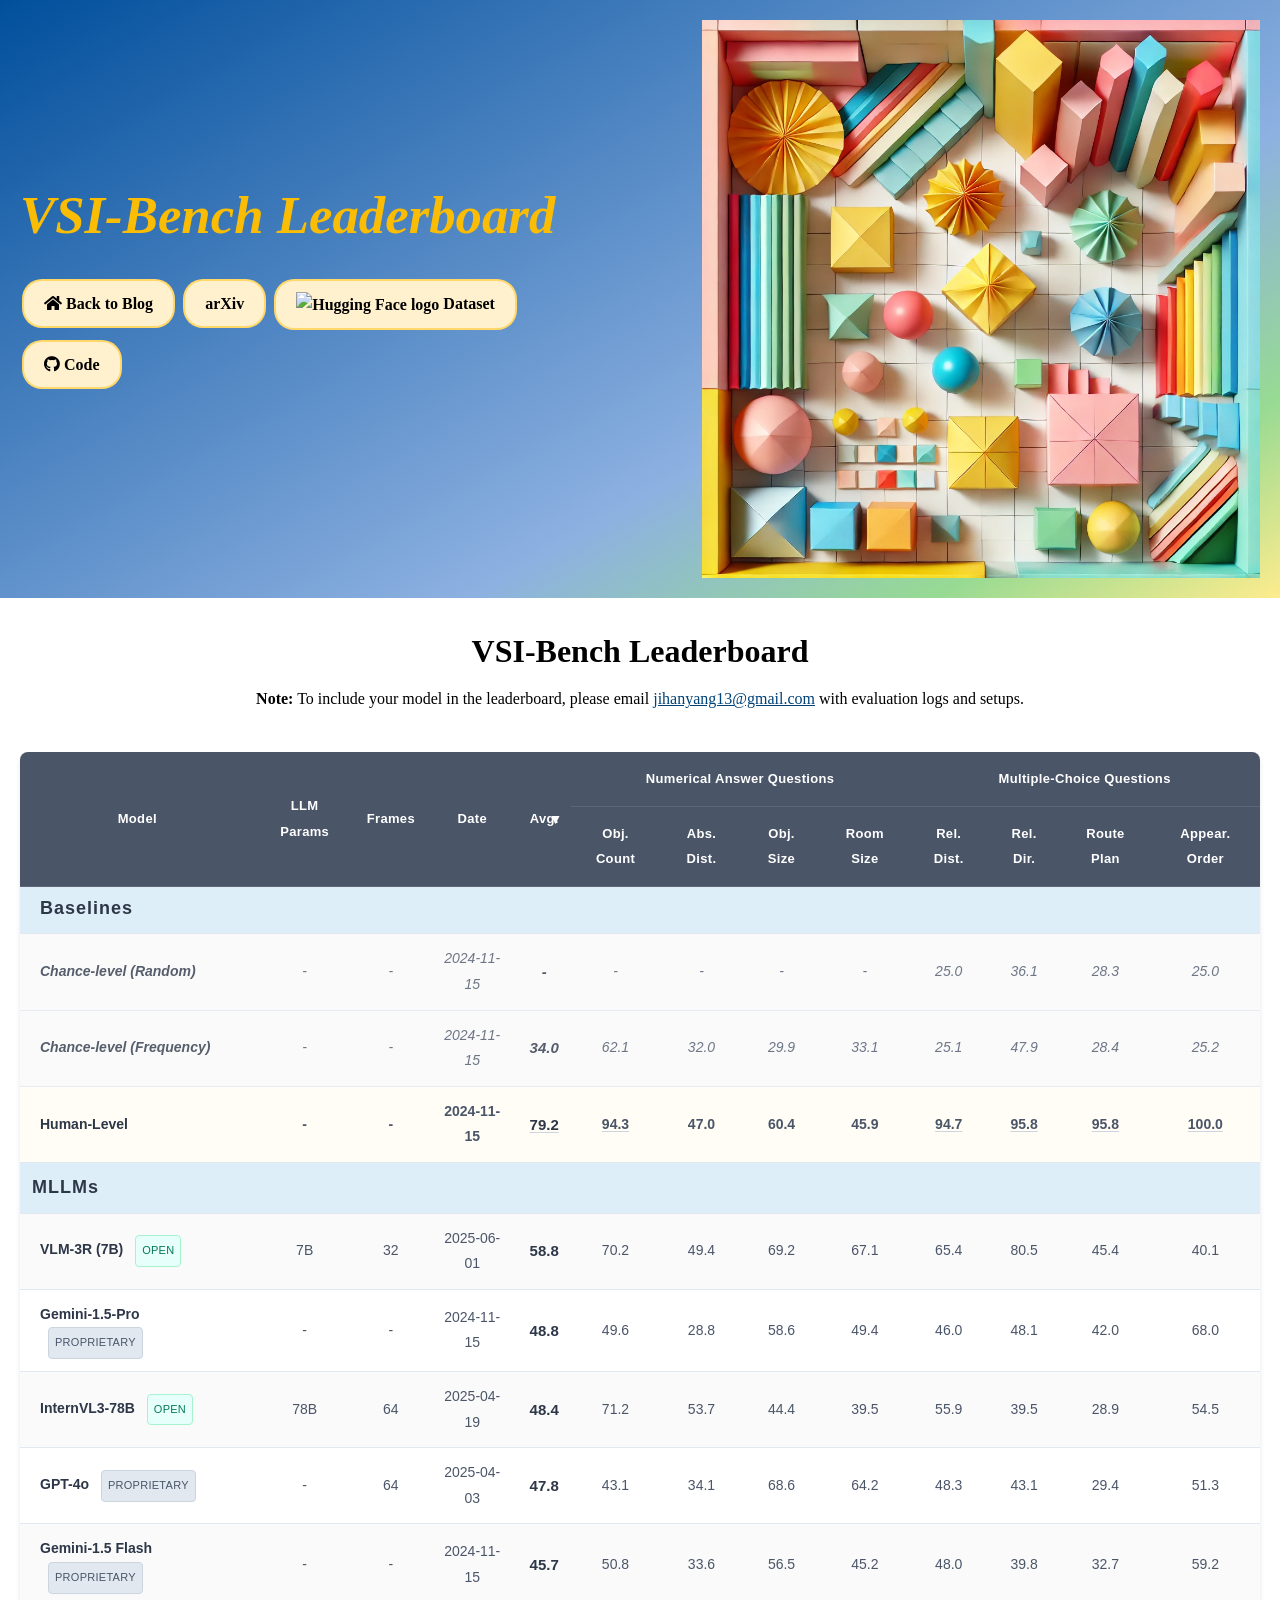
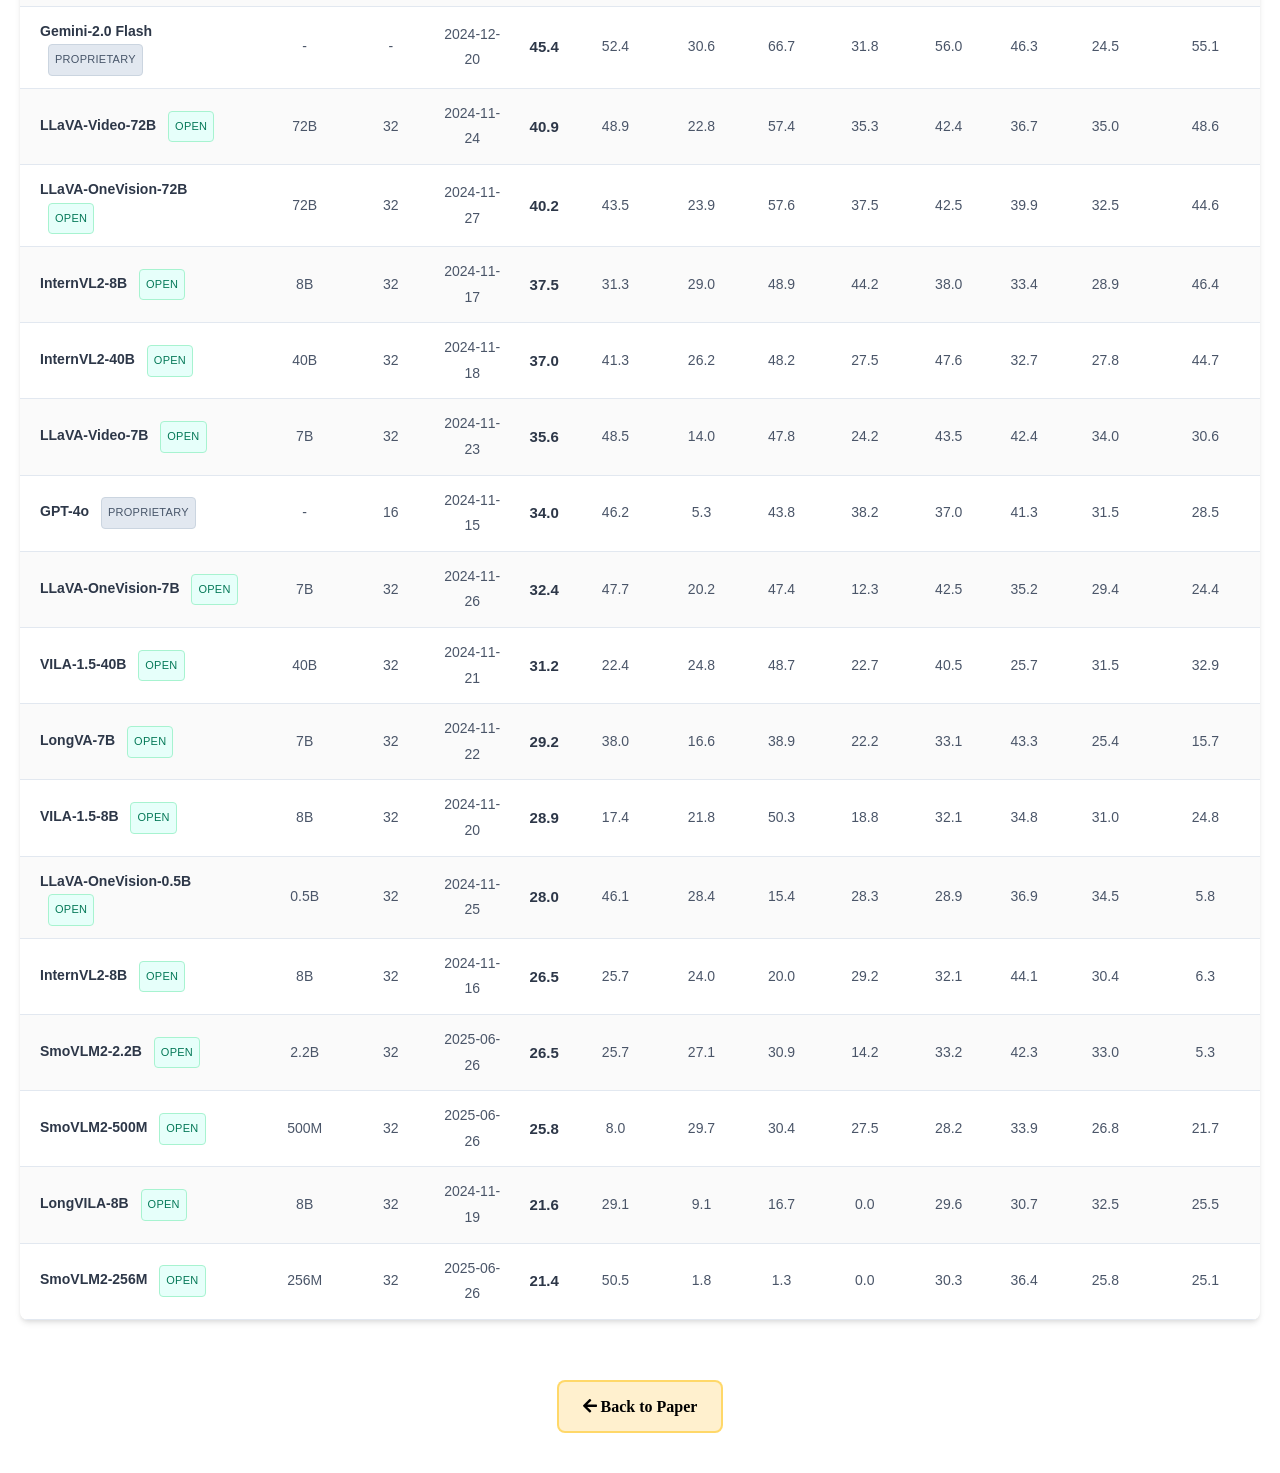
==== leaderboard.html @ cd16a43d "first commit" ====
<!DOCTYPE html>
<html>
<head>
    <title>VSI-Bench Leaderboard - Thinking in Space</title>
    <link rel="icon" type="image/x-icon" href="./static/img/icons/brain.ico">

    <meta charset="utf-8">
    <meta name="viewport" content="width=device-width, initial-scale=1.0">

    <meta property="og:url" content="https://vision-x-nyu.github.io/thinking-in-space.github.io/leaderboard.html" />
    <meta property="og:image" content="./static/img/preview.png" />
    <meta property="og:title" content="VSI-Bench Leaderboard - Thinking in Space" />

    <meta name="twitter:url" content="https://vision-x-nyu.github.io/thinking-in-space.github.io/leaderboard.html" />
    <meta name="twitter:card" content="summary_large_image" />
    <meta name="twitter:image" content="./static/img/preview.png" />
    <meta name="twitter:title" content="VSI-Bench Leaderboard - Thinking in Space" />
    <meta name="twitter:description" content="Official leaderboard for VSI-Bench: A benchmark for evaluating visual-spatial intelligence of Multimodal Large Language Models." />

    <script src="./static/js/distill_template.v2.js"></script>
    <script src="https://polyfill.io/v3/polyfill.min.js?features=es6"></script>
    <script id="MathJax-script" async src="https://cdn.jsdelivr.net/npm/mathjax@3/es5/tex-mml-chtml.js"></script>
    <script src="https://d3js.org/d3.v5.min.js"></script>
    <script src="https://d3js.org/d3-collection.v1.min.js"></script>
    <script src="https://rawgit.com/nstrayer/slid3r/master/dist/slid3r.js"></script>

    <script defer="" src="./static/js/hider.js"></script>
    <script src="./static/js/image_interact.js"></script>
    <script src="./static/js/switch_videos.js"></script>
    <script src="./static/js/video-speed.js"></script>

    <link rel="stylesheet" href="./static/css/style.css">
    <link rel="stylesheet" href="./static/css/fontawesome.all.min.css">
    <link rel="stylesheet" href="https://cdn.jsdelivr.net/gh/jpswalsh/academicons@1/css/academicons.min.css">

    <link rel="stylesheet" href="https://cdn.jsdelivr.net/npm/katex@0.10.2/dist/katex.min.css" xintegrity="sha384-yFRtMMDnQtDRO8rLpMIKrtPCD5jdktao2TV19YiZYWMDkUR5GQZR/NOVTdquEx1j" crossorigin="anonymous">
    <script src="https://cdn.jsdelivr.net/npm/katex@0.10.2/dist/katex.min.js" xintegrity="sha384-9Nhn55MVVN0/4OFx7EE5kpFBPsEMZxKTCnA+4fqDmg12eCTqGi6+BB2LjY8brQxJ" crossorigin="anonymous"></script>
    <script src="https://cdn.jsdelivr.net/npm/katex@0.10.2/dist/contrib/auto-render.min.js" xintegrity="sha384-kWPLUVMOks5AQFrykwIup5lo0m3iMkkHrD0uJ4H5cjeGihAutqP0yW0J6dpFiVkI" crossorigin="anonymous" onload="renderMathInElement(document.body);"></script>

    <script src="./static/js/fontawesome.all.min.js"></script>

    <script src="https://cdn.jsdelivr.net/npm/jquery@3.7.1/dist/jquery.min.js"></script>
    <script src="./static/js/medium-zoom.min.js"></script>
    <script src="./static/js/zoom.js"></script>

    <style>
        body {
            font-family: 'Charter', 'Bitstream Charter', 'Sitka Text', Cambria, serif;
        }
        .leaderboard-container {
            margin: 0 auto;
            padding: 20px;
        }
        
        .leaderboard-header {
            text-align: center;
            margin-bottom: 40px;
        }
        
        .leaderboard-table {
            width: 100%;
            border-collapse: separate;
            border-spacing: 0;
            background: #ffffff;
            border-radius: 8px;
            overflow: hidden;
            box-shadow: 0 4px 6px -1px rgba(0, 0, 0, 0.1), 0 2px 4px -1px rgba(0, 0, 0, 0.06);
            font-family: -apple-system, BlinkMacSystemFont, 'Segoe UI', Roboto, Oxygen, Ubuntu, sans-serif;
            font-size: 14px;
            margin: 20px auto;
        }

        .leaderboard-table thead {
            background: #4a5568;
            color: white;
        }

        .leaderboard-table th {
            padding: 14px 12px;
            text-align: center;
            font-weight: 600;
            font-size: 13px;
            letter-spacing: 0.025em;
            border-bottom: 1px solid rgba(255, 255, 255, 0.1);
            position: relative;
        }

        .sortable-header {
            cursor: pointer;
            user-select: none;
        }
        
        .sortable-header .sort-indicator {
            position: absolute;
            right: 8px;
            top: 50%;
            font-size: 14px;
            line-height: 1;
            transform: translateY(-50%);
            color: #a0aec0;
        }

        .sortable-header.active .sort-indicator {
            color: white;
        }
        
        .section-header {
            background-color: #deeef8;
            font-weight: 700;
            color: #2d3748;
            letter-spacing: 1px;
            font-size: 18px;
            text-align: center;
            padding: 12px !important;
            border-bottom: 2px solid #e2e8f0;
        }

        .leaderboard-table td {
            padding: 12px;
            border-bottom: 1px solid #e2e8f0;
            color: #4a5568;
            text-align: center;
        }
        
        .leaderboard-table tbody tr {
            transition: background-color 0.15s ease;
        }
        
        .leaderboard-table tbody tr:hover {
            background-color: #f7fafc;
        }

        .leaderboard-table td:first-child {
            font-weight: 600;
            text-align: left;
            color: #2d3748;
            padding-left: 20px;
        }
        
        .leaderboard-table td:nth-child(5) {
            font-weight: 700;
            font-size: 15px;
            color: #2d3748;
        }
        
        .human-level-row {
            background: #fffbeb85 !important;
            font-weight: 600;
        }
        
        .top-performer {
            background: #f0fdf494 !important;
        }

        .top-performer td:first-child::before {
            content: '🥇 ';
        }

        .model-badge {
            display: inline-block;
            padding: 2px 6px;
            border-radius: 4px;
            font-size: 11px;
            font-weight: 500;
            margin-left: 8px;
            text-transform: uppercase;
            letter-spacing: 0.025em;
        }

        .proprietary-badge {
            background: #e2e8f0;
            color: #475569;
            border: 1px solid #cbd5e0;
        }

        .open-badge {
            background: #e6fffa;
            color: #047857;
            border: 1px solid #a7f3d0;
        }
        
        .leaderboard-table tbody tr:nth-child(even) {
            background-color: #fafafa;
        }
        
        .baseline-row {
            font-style: italic;
            opacity: 0.8;
            background-color: #f9fafb;
        }
        
        .best-score {
            font-weight: 700;
            text-decoration: underline;
            text-decoration-color: #cbd5e0;
            text-underline-offset: 2px;
        }

        .section-divider {
            border-top: 2px solid #e2e8f0;
        }
        
        .back-button {
            display: inline-block;
            margin: 20px 0;
            padding: 12px 24px;
            background-color: #FFF0CE;
            color: #000;
            border: 2px solid rgba(255, 193, 7, 0.5);
            border-radius: 8px;
            text-decoration: none;
            font-weight: bold;
            transition: all 0.3s ease;
        }
        
        .back-button:hover {
            background-color: #FFE082;
            border-color: rgba(255, 193, 7, 0.8);
            transform: translateY(-3px);
            box-shadow: 0 4px 10px rgba(255, 193, 7, 0.2);
        }
        
        .header-container {
            display: flex;
            align-items: center;
            justify-content: space-between;
            gap: 30px;
            padding: 20px;
        }
        
        .header-content {
            flex: 1;
            text-align: left;
        }
        
        .header-image {
            flex-shrink: 0;
            max-width: 45%;
        }
        
        .header-image img {
            max-width: 100%;
            height: auto;
            display: block;
            margin: 0;
        }
        
        @media (max-width: 768px) {
            .header-container {
                flex-direction: column;
                text-align: center;
            }
            
            .header-content {
                text-align: center;
            }
            
            .header-image {
                max-width: 90%;
                order: -1;
            }
            
            .leaderboard-table {
                width: 100%;
                margin-left: 0;
                font-size: 12px;
            }
            
            .leaderboard-table th,
            .leaderboard-table td {
                padding: 10px;
            }
        }
    </style>
</head>
<body>
<div class="header-wrapper">
    <div class="header-container" id="header-container">
        <div class="header-content">
            <h1 style="margin-top: 0px"><i>VSI-Bench Leaderboard</i></h1>
            
            <div class="button-container">
                <a href="index.html" class="button paper-link">
                    <span class="icon is-small">
                        <i class="fas fa-home"></i>
                    </span>
                    Back to Blog
                </a>
                <a href="https://arxiv.org/abs/2412.14171" class="button paper-link" target="_blank">
                    <span class="icon is-small">
                        <i class="ai ai-arxiv"></i>
                    </span>
                    arXiv
                </a>
                <a href="https://huggingface.co/datasets/nyu-visionx/VSI-Bench" class="button" target="_blank">
                    <span class="icon is-small">
                        <img src="https://huggingface.co/front/assets/huggingface_logo-noborder.svg" alt="Hugging Face logo" style="height: 1em;">
                    </span>
                    <span>Dataset</span>
                </a>
                <a href="https://github.com/vision-x-nyu/thinking-in-space" class="button" target="_blank">
                    <span class="icon is-small">
                        <i class="fab fa-github"></i>
                    </span>
                    <span>Code</span>
                </a>
            </div>
        </div>
        
        <div class="header-image">
            <img draggable="false" src="./static/img/preview.png" alt="Leaderboard Preview" class="teaser-image">
        </div>
    </div>
</div>

<div class="leaderboard-container">
    <div class="leaderboard-header">
        <h1>VSI-Bench Leaderboard</h1>
        <p>
            <strong>Note:</strong> To include your model in the leaderboard, please email <a href="mailto:jihanyang13@gmail.com">jihanyang13@gmail.com</a> with evaluation logs and setups.
        </p>
    </div>

    <table class="leaderboard-table">
        <thead>
            <tr class="header-group">
                <th rowspan="2" data-column-index="0">Model</th>
                <th rowspan="2" data-column-index="1">LLM Params</th>
                <th rowspan="2" data-column-index="2">Frames</th>
                <th rowspan="2" data-column-index="3">Date</th>
                <th rowspan="2" data-column-index="4">Avg.</th>
                <th colspan="4">Numerical Answer Questions</th>
                <th colspan="4">Multiple-Choice Questions</th>
            </tr>
            <tr>
                <th data-column-index="5">Obj. Count</th>
                <th data-column-index="6">Abs. Dist.</th>
                <th data-column-index="7">Obj. Size</th>
                <th data-column-index="8">Room Size</th>
                <th data-column-index="9">Rel. Dist.</th>
                <th data-column-index="10">Rel. Dir.</th>
                <th data-column-index="11">Route Plan</th>
                <th data-column-index="12">Appear. Order</th>
            </tr>
        </thead>
        <tbody id="leaderboard-body">
            <tr class="section-header">
                <td colspan="13">Baselines</td>
            </tr>
            <tr class="baseline-row">
                <td>Chance-level (Random)</td>
                <td>-</td>
                <td>-</td>
                <td>2024-11-15</td>
                <td>-</td>
                <td>-</td>
                <td>-</td>
                <td>-</td>
                <td>-</td>
                <td>25.0</td>
                <td>36.1</td>
                <td>28.3</td>
                <td>25.0</td>
            </tr>
            <tr class="baseline-row">
                <td>Chance-level (Frequency)</td>
                <td>-</td>
                <td>-</td>
                <td>2024-11-15</td>
                <td>34.0</td>
                <td>62.1</td>
                <td>32.0</td>
                <td>29.9</td>
                <td>33.1</td>
                <td>25.1</td>
                <td>47.9</td>
                <td>28.4</td>
                <td>25.2</td>
            </tr>
            <tr class="human-level-row">
                <td><strong>Human-Level</strong></td>
                <td>-</td>
                <td>-</td>
                <td>2024-11-15</td>
                <td class="best-score">79.2</td>
                <td class="best-score">94.3</td>
                <td>47.0</td>
                <td>60.4</td>
                <td>45.9</td>
                <td class="best-score">94.7</td>
                <td class="best-score">95.8</td>
                <td class="best-score">95.8</td>
                <td class="best-score">100.0</td>
            </tr>
            <tr class="section-divider">
                <td colspan="13" class="section-header">MLLMs</td>
            </tr>
            <tr>
                <td>VLM-3R (7B) <span class="model-badge open-badge">Open</span></td>
                <td>7B</td>
                <td>32</td>
                <td>2025-06-01</td>
                <td>58.8</td>
                <td>70.2</td>
                <td>49.4</td>
                <td>69.2</td>
                <td>67.1</td>
                <td>65.4</td>
                <td>80.5</td>
                <td>45.4</td>
                <td>40.1</td>
            </tr>
            <tr>
                <td>Gemini-1.5-Pro <span class="model-badge proprietary-badge">Proprietary</span></td>
                <td>-</td>
                <td>-</td>
                <td>2024-11-15</td>
                <td>48.8</td>
                <td>49.6</td>
                <td>28.8</td>
                <td>58.6</td>
                <td>49.4</td>
                <td>46.0</td>
                <td>48.1</td>
                <td>42.0</td>
                <td>68.0</td>
            </tr>
            <tr>
                <td>InternVL3-78B <span class="model-badge open-badge">Open</span></td>
                <td>78B</td>
                <td>64</td>
                <td>2025-04-19</td>
                <td>48.4</td>
                <td>71.2</td>
                <td>53.7</td>
                <td>44.4</td>
                <td>39.5</td>
                <td>55.9</td>
                <td>39.5</td>
                <td>28.9</td>
                <td>54.5</td>
            </tr>
            <tr>
                <td>GPT-4o <span class="model-badge proprietary-badge">Proprietary</span></td>
                <td>-</td>
                <td>64</td>
                <td>2025-04-03</td>
                <td>47.8</td>
                <td>43.1</td>
                <td>34.1</td>
                <td>68.6</td>
                <td>64.2</td>
                <td>48.3</td>
                <td>43.1</td>
                <td>29.4</td>
                <td>51.3</td>
            </tr>
            <tr>
                <td>Gemini-1.5 Flash <span class="model-badge proprietary-badge">Proprietary</span></td>
                <td>-</td>
                <td>-</td>
                <td>2024-11-15</td>
                <td>45.7</td>
                <td>50.8</td>
                <td>33.6</td>
                <td>56.5</td>
                <td>45.2</td>
                <td>48.0</td>
                <td>39.8</td>
                <td>32.7</td>
                <td>59.2</td>
            </tr>
            <tr>
                <td>Gemini-2.0 Flash <span class="model-badge proprietary-badge">Proprietary</span></td>
                <td>-</td>
                <td>-</td>
                <td>2024-12-20</td>
                <td>45.4</td>
                <td>52.4</td>
                <td>30.6</td>
                <td>66.7</td>
                <td>31.8</td>
                <td>56.0</td>
                <td>46.3</td>
                <td>24.5</td>
                <td>55.1</td>
            </tr>
            <tr>
                <td>LLaVA-Video-72B <span class="model-badge open-badge">Open</span></td>
                <td>72B</td>
                <td>32</td>
                <td>2024-11-24</td>
                <td>40.9</td>
                <td>48.9</td>
                <td>22.8</td>
                <td>57.4</td>
                <td>35.3</td>
                <td>42.4</td>
                <td>36.7</td>
                <td>35.0</td>
                <td>48.6</td>
            </tr>
            <tr>
                <td>LLaVA-OneVision-72B <span class="model-badge open-badge">Open</span></td>
                <td>72B</td>
                <td>32</td>
                <td>2024-11-27</td>
                <td>40.2</td>
                <td>43.5</td>
                <td>23.9</td>
                <td>57.6</td>
                <td>37.5</td>
                <td>42.5</td>
                <td>39.9</td>
                <td>32.5</td>
                <td>44.6</td>
            </tr>
            <tr>
                <td>InternVL2-8B <span class="model-badge open-badge">Open</span></td>
                <td>8B</td>
                <td>32</td>
                <td>2024-11-17</td>
                <td>37.5</td>
                <td>31.3</td>
                <td>29.0</td>
                <td>48.9</td>
                <td>44.2</td>
                <td>38.0</td>
                <td>33.4</td>
                <td>28.9</td>
                <td>46.4</td>
            </tr>
            <tr>
                <td>InternVL2-40B <span class="model-badge open-badge">Open</span></td>
                <td>40B</td>
                <td>32</td>
                <td>2024-11-18</td>
                <td>37.0</td>
                <td>41.3</td>
                <td>26.2</td>
                <td>48.2</td>
                <td>27.5</td>
                <td>47.6</td>
                <td>32.7</td>
                <td>27.8</td>
                <td>44.7</td>
            </tr>
            <tr>
                <td>LLaVA-Video-7B <span class="model-badge open-badge">Open</span></td>
                <td>7B</td>
                <td>32</td>
                <td>2024-11-23</td>
                <td>35.6</td>
                <td>48.5</td>
                <td>14.0</td>
                <td>47.8</td>
                <td>24.2</td>
                <td>43.5</td>
                <td>42.4</td>
                <td>34.0</td>
                <td>30.6</td>
            </tr>
            <tr>
                <td>GPT-4o <span class="model-badge proprietary-badge">Proprietary</span></td>
                <td>-</td>
                <td>16</td>
                <td>2024-11-15</td>
                <td>34.0</td>
                <td>46.2</td>
                <td>5.3</td>
                <td>43.8</td>
                <td>38.2</td>
                <td>37.0</td>
                <td>41.3</td>
                <td>31.5</td>
                <td>28.5</td>
            </tr>
            <tr>
                <td>LLaVA-OneVision-7B <span class="model-badge open-badge">Open</span></td>
                <td>7B</td>
                <td>32</td>
                <td>2024-11-26</td>
                <td>32.4</td>
                <td>47.7</td>
                <td>20.2</td>
                <td>47.4</td>
                <td>12.3</td>
                <td>42.5</td>
                <td>35.2</td>
                <td>29.4</td>
                <td>24.4</td>
            </tr>
            <tr>
                <td>VILA-1.5-40B <span class="model-badge open-badge">Open</span></td>
                <td>40B</td>
                <td>32</td>
                <td>2024-11-21</td>
                <td>31.2</td>
                <td>22.4</td>
                <td>24.8</td>
                <td>48.7</td>
                <td>22.7</td>
                <td>40.5</td>
                <td>25.7</td>
                <td>31.5</td>
                <td>32.9</td>
            </tr>
            <tr>
                <td>LongVA-7B <span class="model-badge open-badge">Open</span></td>
                <td>7B</td>
                <td>32</td>
                <td>2024-11-22</td>
                <td>29.2</td>
                <td>38.0</td>
                <td>16.6</td>
                <td>38.9</td>
                <td>22.2</td>
                <td>33.1</td>
                <td>43.3</td>
                <td>25.4</td>
                <td>15.7</td>
            </tr>
            <tr>
                <td>VILA-1.5-8B <span class="model-badge open-badge">Open</span></td>
                <td>8B</td>
                <td>32</td>
                <td>2024-11-20</td>
                <td>28.9</td>
                <td>17.4</td>
                <td>21.8</td>
                <td>50.3</td>
                <td>18.8</td>
                <td>32.1</td>
                <td>34.8</td>
                <td>31.0</td>
                <td>24.8</td>
            </tr>
            <tr>
                <td>LLaVA-OneVision-0.5B <span class="model-badge open-badge">Open</span></td>
                <td>0.5B</td>
                <td>32</td>
                <td>2024-11-25</td>
                <td>28.0</td>
                <td>46.1</td>
                <td>28.4</td>
                <td>15.4</td>
                <td>28.3</td>
                <td>28.9</td>
                <td>36.9</td>
                <td>34.5</td>
                <td>5.8</td>
            </tr>
            <tr>
                <td>InternVL2-8B <span class="model-badge open-badge">Open</span></td>
                <td>8B</td>
                <td>32</td>
                <td>2024-11-16</td>
                <td>26.5</td>
                <td>25.7</td>
                <td>24.0</td>
                <td>20.0</td>
                <td>29.2</td>
                <td>32.1</td>
                <td>44.1</td>
                <td>30.4</td>
                <td>6.3</td>
            </tr>
            <tr>
                <td>SmoVLM2-2.2B <span class="model-badge open-badge">Open</span></td>
                <td>2.2B</td>
                <td>32</td>
                <td>2025-06-26</td>
                <td>26.5</td>
                <td>25.7</td>
                <td>27.1</td>
                <td>30.9</td>
                <td>14.2</td>
                <td>33.2</td>
                <td>42.3</td>
                <td>33.0</td>
                <td>5.3</td>
            </tr>
            <tr>
                <td>SmoVLM2-500M <span class="model-badge open-badge">Open</span></td>
                <td>500M</td>
                <td>32</td>
                <td>2025-06-26</td>
                <td>25.8</td>
                <td>8.0</td>
                <td>29.7</td>
                <td>30.4</td>
                <td>27.5</td>
                <td>28.2</td>
                <td>33.9</td>
                <td>26.8</td>
                <td>21.7</td>
            </tr>
            <tr>
                <td>LongVILA-8B <span class="model-badge open-badge">Open</span></td>
                <td>8B</td>
                <td>32</td>
                <td>2024-11-19</td>
                <td>21.6</td>
                <td>29.1</td>
                <td>9.1</td>
                <td>16.7</td>
                <td>0.0</td>
                <td>29.6</td>
                <td>30.7</td>
                <td>32.5</td>
                <td>25.5</td>
            </tr>
            <tr>
                <td>SmoVLM2-256M <span class="model-badge open-badge">Open</span></td>
                <td>256M</td>
                <td>32</td>
                <td>2025-06-26</td>
                <td>21.4</td>
                <td>50.5</td>
                <td>1.8</td>
                <td>1.3</td>
                <td>0.0</td>
                <td>30.3</td>
                <td>36.4</td>
                <td>25.8</td>
                <td>25.1</td>
            </tr>
        </tbody>
    </table>

    <div style="margin-top: 40px; text-align: center;">
        <a href="index.html" class="back-button">
            <i class="fas fa-arrow-left"></i> Back to Paper
        </a>
    </div>
</div>

<script>
    document.addEventListener('DOMContentLoaded', function () {
        const table = document.querySelector('.leaderboard-table');
        const thead = table.querySelector('thead');
        const tbody = document.getElementById('leaderboard-body');
        // Default sort configuration: by 'Avg.' column (index 4), descending.
        let sortConfig = {
            columnIndex: 4, 
            direction: 'desc'
        };

        const headers = thead.querySelectorAll('th[data-column-index]');

        // Updates the visual indicators (▲/▼) on the table headers.
        function updateSortIndicators() {
            headers.forEach(h => {
                const indicator = h.querySelector('.sort-indicator');
                if (indicator) {
                    const hIndex = parseInt(h.dataset.columnIndex);
                    if (hIndex === sortConfig.columnIndex) {
                        indicator.textContent = sortConfig.direction === 'asc' ? '▲' : '▼';
                        h.classList.add('active');
                    } else {
                        indicator.textContent = '';
                        h.classList.remove('active');
                    }
                }
            });
        }
        
        // Parses the 'LLM Params' column, converting values like '7B' or '500M' to numbers.
        function parseParams(param) {
            if (param === '-') return -1;
            const value = parseFloat(param);
            if (isNaN(value)) return -1;
            if (param.toLowerCase().includes('b')) return value * 1e9;
            if (param.toLowerCase().includes('m')) return value * 1e6;
            return value;
        }

        // Generic comparison function for sorting. Handles strings, dates, params, and numbers.
        function compareValues(valA, valB, index) {
            // Column 0: Model name (string comparison)
            if (index === 0) { 
                return valA.localeCompare(valB);
            }
            // Column 1: LLM Params (special parsing)
            if (index === 1) { 
                return parseParams(valA) - parseParams(valB);
            }
            // Column 3: Date (date comparison)
            if (index === 3) { 
                return new Date(valA) - new Date(valB);
            }

            // Default: Numeric comparison for all other columns
            const numA = parseFloat(valA);
            const numB = parseFloat(valB);

            const isNumA = !isNaN(numA);
            const isNumB = !isNaN(numB);

            if (isNumA && isNumB) return numA - numB;
            if (isNumA) return 1; // Put non-numeric values ('-') at the bottom
            if (isNumB) return -1;
            return 0;
        }

        // Main function to sort the table body.
        function sortTable() {
            const rows = Array.from(tbody.querySelectorAll('tr'));
            
            // Filter out rows that should not be sorted (e.g., section headers, baselines).
            const sortableRows = rows.filter(row => 
                !row.classList.contains('baseline-row') &&
                !row.classList.contains('human-level-row') &&
                !row.classList.contains('section-divider') &&
                !row.classList.contains('section-header') // This was the corrected part
            );
            
            const direction = sortConfig.direction === 'asc' ? 1 : -1;

            // Sort the filtered rows based on the selected column and direction.
            sortableRows.sort((rowA, rowB) => {
                const cellA = rowA.children[sortConfig.columnIndex].textContent.trim();
                const cellB = rowB.children[sortConfig.columnIndex].textContent.trim();
                return compareValues(cellA, cellB, sortConfig.columnIndex) * direction;
            });

            // Append the sorted rows back to the table body.
            // This moves them to the end, after the non-sortable rows which were not removed.
            sortableRows.forEach(row => tbody.appendChild(row));
            updateSortIndicators();
        }

        // Add click listeners to all sortable headers.
        headers.forEach(header => {
            header.classList.add('sortable-header');
            const indicator = document.createElement('span');
            indicator.className = 'sort-indicator';
            header.appendChild(indicator);

            header.addEventListener('click', () => {
                const columnIndex = parseInt(header.dataset.columnIndex);
                // If clicking the same column, reverse direction.
                if (sortConfig.columnIndex === columnIndex) {
                    sortConfig.direction = sortConfig.direction === 'asc' ? 'desc' : 'asc';
                } else {
                    // Otherwise, switch to the new column and default to descending.
                    sortConfig.columnIndex = columnIndex;
                    sortConfig.direction = 'desc';
                }
                sortTable();
            });
        });

        // Perform the initial sort when the page loads.
        sortTable();
    });
</script>
</body>
</html>
---- static/css/style.css ----
body {
  font-family: Charter;
}

.header-wrapper {
    /* background: linear-gradient(-235deg, #1E0844 10%, #23316E 45%, #FE8383 75%, #F2E6C9 100%); */
   background: linear-gradient(-210deg, #014f9c 0%, #8db1e1 65%, #97da93 85%, #feec8d 100%);


}

.header-container {
  color: #d7d167;
  text-align: center; 
  padding: 20px; 
  opacity: 1.0;
  z-index: 1000;
  position: relative;
  max-width: 1600px;
  margin: 0 auto;
}


.icon {
    height: 1.8em; 
    width: auto; 
    margin-bottom: 5px; 
}

.icon-row {
    display: flex;
    justify-content: center;
    align-items: center;
    flex-wrap: wrap; 
    width: 100%;
    padding: 20px; 
    line-height: 1rem;
}

.icon-link {
    display: flex;
    flex-direction: column;
    align-items: center; 
    text-align: center; 
    color: inherit; 
    padding: 10px; 
    margin: 10px; 
    border: 3px solid #508af6;
    border-radius: 10px;
    background-color: #d6eefb;
    flex: 1 1 100px; 
}

.icon-link:hover {
    background-color: #88c2fa;
}

@media (max-width: 600px) {
    .icon-link {
        flex: 1 1 45%; 
    }
}


.icon-container {
    display: flex;
    flex-direction: column;
    gap: 15px;
}

.icon-item {
    align-items: center;
    display: flex;
}

.icon-item img {
    width: 30px;
    height: 30px;
    margin-right: 1em;
    filter: invert(87%) sepia(11%) saturate(748%) hue-rotate(340deg) brightness(110%) contrast(100%);
}

.icon-item-world {
  align-items: center;
  display: flex;
  border: 1px solid red;
}

.icon-item-world img {
  width: 30px;
  height: 30px;
  margin-right: 1em;
  border: 1px solid red; 
  /* filter: invert(87%) sepia(11%) saturate(748%) hue-rotate(340deg) brightness(110%) contrast(100%); */
}

@media (max-width: 768px) {
  .icon-item img {
    margin-bottom: 1em;
  }
}

.header-content strong {
    color: #ffe099;
}

.header-content {
    color: #FEEFC3;
    text-align: left;
}

.header-content h1 {
    font-size: 1.5em;
    margin-bottom: 0.5em;
    line-height: 1.2;
    color: #FBBC04;
}

.header-content h2 {
    margin-bottom: 0.5em;
    line-height: 1.2;
    color: #FBBC04;
}

.header-container p {
    font-size: 1.2rem;
}

@media (max-width: 768px) {
  .header-content h2 {
    font-size: 1.2em !important;
    line-height: 1.4 !important;
    word-wrap: break-word !important;
    overflow-wrap: break-word !important;
    white-space: normal !important;
  }
}



@media (max-width: 768px) {
  .header-container {
    padding: 16px;
    padding-top: 32px;
  }

  .header-content h1 {
    font-size: 3em;
    margin-bottom: 0.125em;
  }
  .header-content h2 {
    font-size: 1.7em;
    /* text no wrap */
    white-space: nowrap;
    margin-top: 0;
  }

  .header-container p {
    font-size: 1.04rem;
  }

  .header-image {
    /* 80% */
    max-width: 90%;
    /* center */
    margin-left: auto;
    margin-right: auto;
  }
}

.teaser-video video {
  height: auto; /* Maintain the aspect ratio of the image */
  display: block; /* Prevent inline spacing issues */
  max-width: 100%;
}

.header-image img {
  max-width: 100%; /* Ensure the image is never more than 100% of its container */
  height: auto; /* Maintain the aspect ratio of the image */
  display: block; /* Prevent inline spacing issues */
  margin: 0 auto 20px; /* Center the image horizontally and add margin below */
}

.button-container {
    margin-top: 20px; /* Add margin above the buttons */
    margin-bottom: 20px; /* Add margin below the buttons */
    /* center */
    /* text-align: center; */
}

.button-container a.button {
  display: inline-block; /* Make buttons inline */
  margin: 10px; /* Space around buttons */
  padding: 10px 20px; /* Increase tap area for touch screens */
}

.button-container a.button {
  background-color: #FFF0CE;
  color: #000; /* Black text */
  border: 2px solid rgba(255, 193, 7, 0.5);
  /* border-radius: 25px; Rounded borders */
  border-radius: 20px; /* Rounded borders */
  padding: 10px 20px; /* Top and bottom padding, left and right padding */
  margin: 5px 2px; /* Space between the buttons */
  text-decoration: none; /* Remove the underline from links */
  display: inline-block; /* Display links as inline blocks */
  font-weight: bold; /* Make the text bold */
  transition: background-color 0.3s, color 0.3s; /* Smooth transition for hover effect */
}

.button-container a.button:hover {
  background-color: #EAB682; /* Darker yellow background on hover */
  color: #fff; /* White text on hover */
}

/* Styles for larger screens using a media query */
@media (min-width: 600px) {
  .header-container {
    display: flex; /* Use flexbox for positioning on larger screens */
    justify-content: space-between; /* Space between the content and image */
    align-items: center; /* Align items vertically */
    padding: 50px 50px; /* Increase padding for larger screens */
  }

  .header-content {
    max-width: calc(50% - 20px); /* Adjust width to include margin */
    text-align: left; /* Align text to the left for larger screens */
    margin-right: 10px; /* Add margin to the right of the header content */
  }

  .header-content h1 {
    font-size: 3.3em; /* Increase font size for larger screens */
  }

  .header-content h2 {
    margin-top: -0.75em; /* Reduce space between headers */
    font-size: 2em; /* Increase font size for larger screens */
  }

  .teaser-video {
    width: 100%; /* Set width to 100% */
    margin-bottom: 2em;
  }

  .header-image {
    max-width: calc(50% - 20px); /* Adjust width to include margin */
  }

  .header-image img {
    max-width: 90%; /* Image should be responsive within the container */
    height: auto; /* Maintain the aspect ratio */
  }
}


.byline {
  border-top: 1px solid rgba(0, 0, 0, 0.1);
  border-bottom: 1px solid rgba(0, 0, 0, 0.1);
  padding: 0 5px 10px; /* Add padding to the top and bottom */
  margin-bottom: 20px;
}

.byline-container {
  display: flex;
  justify-content: space-between;
  align-items: flex-start; /* Align columns by the top */
  max-width: 1000px; /* Adjust as needed for your design */
  margin: 0 auto; /* Center the container */
}

@media (max-width: 768px) {

  .byline-column {
    margin-bottom: 20px; /* Space between columns */
    flex: 1;
  }

  .byline-column h3 {
    font-size: 16px;
  }

  .byline-column p {
    font-size: 14px;
    line-height: 1em;
    margin-bottom: 0.45em;
  }
}
.author-link, .affiliation-link {
    font-size: larger;
    color: black; /* Set the color to match the other text */
    text-decoration: none; /* Removes the underline */
    border-bottom: none;
    cursor: pointer; /* Changes cursor to pointer to indicate link */
    white-space: nowrap;  /* Prevent breaking names across lines */
    /* Increase vertical spacing */
    line-height: 2.3rem; /* Increase line height for better readability */

}

.author-note {
    font-size: 0.9rem;
    color: #999; /* Light grey color for the text */
    margin-top: 0.25em; /* Space above the note */
    margin-bottom: 0.25em; /* Space below the note */
}

#affiliation {
    font-size: 1.6em;
    /* bold */
    font-weight: bolder;
}

.author-link:hover, .affiliation-link:hover {
  text-decoration: underline; /* Adds underline on hover for visual feedback */
  border-bottom: none;
  color: #007bff;
}


d-article {
  contain: none;
  position: relative;
}

d-article d-contents {
  max-width: 100%; /* Or the maximum width you want it to have */
  box-sizing: border-box; /* Include padding in the width calculation */
  align-self: start;
  grid-column: 1 / 4;
  grid-row: auto / span 4;
  justify-self: end;
  margin-top: 5em;
  padding-right: 3em;
  padding-left: 2em;
  border-right: 1px solid rgba(0, 0, 0, 0.1);
  z-index: 1000;
}


d-article d-contents nav {
  display: block;
}

d-article d-contents nav h4 {
  margin-top: 0;
  margin-bottom: 1em;
}

d-article d-contents nav div {
  color: rgba(91, 184, 73, 0.8);
  font-weight: bold;
}

d-article d-contents nav a {
  color: rgba(0, 0, 0, 0.8);
  border-bottom: none;
  text-decoration: none;
}

d-article d-contents li {
  list-style-type: none;
}

d-article d-contents ul {
  padding-left: 1em;
}

d-article d-contents nav ul li {
  margin-bottom: 0.25em;
}

d-article d-contents nav a:hover {
  text-decoration: underline solid rgba(0, 0, 0, 0.6);
}

d-article d-contents nav ul {
  margin-top: 0;
  margin-bottom: 6px;
}

d-article d-contents nav > div {
  display: block;
  outline: none;
  margin-bottom: 0.5em;
}

d-article d-contents nav > div > a {
  font-size: 13px;
  font-weight: 600;
}

d-article d-contents nav > div > a:hover,
d-article d-contents nav > ul > li > a:hover {
  text-decoration: none;
}

.active-nav-item {
  color: #0d6efd; /* Change as per your preference */
}

.shaded-figure {
  background-color: hsl(0, 0%, 97%);
  border-top: 1px solid hsla(0, 0%, 0%, 0.1);
  border-bottom: 1px solid hsla(0, 0%, 0%, 0.1);
  padding: 30px 0;
}

.pointer {
  position: absolute;
  width: 26px;
  height: 26px;
  top: 26px;
  left: -48px;
}

.sidebar {
  position: sticky;
}

d-article section{
  margin: 0 !important;
}


.video-container {
  position: relative;
  padding-top: 56.25%; /* 16:9 Aspect Ratio */
  height: 0; /* Collapse the container to the aspect ratio */
  margin-bottom: 430px; /* Increase this value for more white space below videos */

}

.video-container iframe {
  position: absolute;
  top: 0;
  left: 0;
  width: 100%;
  height: 100%;
}

.video-container video {
  position: absolute;
  top: 0;
  left: 0;
  width: 100%;
  height: 100%;
}

.preview-container {
  display: flex;
  align-items: center;
  justify-content: center; /* Centers items horizontally */
  flex-wrap: wrap;

  margin-top: 10px; /* Adjust as needed */
  margin-bottom: 10px; /* Increase this value for more space below */
  clear: both;
}


.video-qa {
  margin-top: 20px; /* Increase spacing above questions/answers */
  padding-top: 20px; /* Optional: Adds internal spacing */
}

.preview {
  cursor: pointer;
  transition: opacity 0.2s, box-shadow 0.2s;
  opacity: 0.5; /* 50% transparent */
  height: 50px; /* Fixed height */
  width: auto; /* Auto width to maintain aspect ratio */
  margin-right: 10px;
  margin-left: 10px;
}

div .preview-video-active,
.preview:hover {
  opacity: 1.0; /* Fully opaque on hover */
  box-shadow: 0 4px 8px rgba(0,0,0,0.1); /* Shadow effect on hover */
}



/* blockquote {
  border-left: 4px solid #ccc;
  margin: 0.5em auto;
  padding: 0.5em 10px;
  color: #666;
  font-style: italic;
  width: 80%;
} */

/* blockquote:before {
  color: #ccc;
  content: open-quote;
  font-size: 4em;
  line-height: 0.1em;
  margin-right: 0.25em;
  vertical-align: -0.4em;
} */

blockquote.storytext {
  border-left: 6px solid #4a90e2; /* Brighter border color */
  background-color: #f9f9f9;      /* Subtle background */
  margin: 0px auto;
  padding: 1em 10px;
  color: #333;                    /* Darker font color */
  font-style: italic;
  font-weight: bold;              /* Bolder font */
  width: 85%;
  box-shadow: 2px 2px 8px #ccc;   /* Box shadow */
  padding-left: 2em;
  font-style: italic;
  color: rgba(0, 0, 0, 0.6);
  font-size: 15px;
}

blockquote.storytext:before {
  color: #4a90e2;                 /* Matching the border color */
  content: open-quote;
  font-size: 4em;
  line-height: 0.1em;
  margin-right: 0.25em;
  vertical-align: -0.4em;
}

.fancybreak {
  border: 0;
  height: 1px;
  background: linear-gradient(to right, transparent, #333, transparent);
  margin: 0.8em auto;
}


#image-text-container {
  display: flex;
  flex-direction: column;
  /* align-items: center; */
}

.image-review-container {
  display: flex;
  align-items: center;
  justify-content: space-between;
}


.button-bar button {
  background-color: #88AB8E; /* Green background */
  border: none;
  color: white;
  padding: 10px 20px;
  text-align: center;
  text-decoration: none;
  display: inline-block;
  font-size: 11px;
  margin-top: 0px;  /* Keeps the original top margin */
  margin-bottom: 2em;
  margin-left: 5px;  /* Increases the left margin */
  margin-right: 5px;  /* Increases the right margin */
  cursor: pointer;
  border-radius: 8px; /* Rounded corners */
  box-shadow: 0 2px #999; /* Subtle shadow */
  transition: all 0.3s ease; /* Smooth transition for hover effect */
}

div .active-button,
.button-bar button:hover {
  background-color: #45a049; /* Slightly darker shade on hover */
  box-shadow: 0 6px #666; /* Change in shadow */
  transform: translateY(-2px); /* Slight raise */
}

.interactive-image {
  display: flex;
  flex-direction: column;
  align-items: center;
  margin-top: 20px;
  margin-bottom: 50px;
}

.llmul {
  text-decoration-color: royalblue;
}

.geoul {
  text-decoration-color: ForestGreen;
}

.cvul {
  text-decoration-color: #FF43A4;  
}

.colul {
  text-decoration-color: #FFAE42;
}

.character-card-img {
  width: 85%;
  display: block;
  margin-left: auto;
  margin-right: auto;
}


/* collapsible code */
.collapsible {
  background-color: hsla(206, 95%, 20%, 0.2);
  cursor: pointer;
  padding: 1em;
  border: none;
  text-align: left;
  outline: none;
}

.active, .collapsible:hover {
  transition: max-height 0.2s ease-out;
  /* background-color: #acc2c2; */
}

.collapsible {
  background-color: hsla(206, 95%, 20%, 0.2);
  cursor: pointer;
  padding: 1em;
  border: none;
  text-align: left;
  outline: none;
}

.active, .collapsible:hover {
  transition: max-height 0.2s ease-out;
}

.collapsible {
  display: flex;
  justify-content: space-between;
  align-content: center;
  border-radius: 4px;
}

.collapsible.active {
  border-bottom-left-radius: 0;
  border-bottom-right-radius: 0;
}

.collapsible .collapsible-indicator::after {
  content: "+"
}

.collapsible.active .collapsible-indicator::after {
  content: "-"
}

.collapsible h4 {
  margin: 0;
  line-height: inherit;
}

d-article .content {
  padding: .3em 1em;
  max-height: 0;
  overflow: hidden;
  transition: max-height 0.2s ease-out;
  border-color: hsla(206, 95%, 20%, 0.2);
  margin-bottom: 20px;
}

/* assign the final paragraph of an aside no bottom margin */
aside p:last-child {
  margin-bottom: 0;
}


aside.counting-table {
  position: absolute;
  top: 42%;
  left: 105%;
}

aside figure {
  margin: 0;
  display: block; /* Ensures that figure behaves as a block-level element */
}

aside figure table {
  width: 100%;
  border-collapse: collapse;
  table-layout: fixed; /* Use fixed table layout for consistent column sizing */
}

aside th, aside td {
  text-align: left;
  padding: 8px;
  border-bottom: 1px solid #dee2e6;
  white-space: nowrap;
  text-overflow: ellipsis; /* Add ellipsis to clipped content */
}

aside th {
  background-color: #e9ecef;
  color: #495057;
}
aside tr:hover {
  background-color: #f2f2f2;
}
aside th:first-child, aside td:first-child {
  border-right: 1px solid #dee2e6;
}


figcaption .table-caption {
  text-align: center;
  padding: 8px;
  font-style: italic;
  color: #6c757d;
  margin-top: 0; /* Ensures there is no additional space between table and caption */
  font-size: 12px;
}


* {
  box-sizing: border-box;
}

.img-magnifier-container {
  position:relative;
  margin-bottom: 20px;
}

.img-magnifier-glass {
  position: absolute;
  border: 3px solid #000;
  border-radius: 50%;
  cursor: none;
  /*Set the size of the magnifier glass:*/
  width: 100px;
  height: 100px;
}


img {
  vertical-align: middle;
}


/* Position the image container (needed to position the left and right arrows) */
.slider-img-container {
  position: relative;
}

/* Hide the images by default */
.my-slides {
  display: none;
}

#slider-img-tourist .my-slides img {
  margin-left: auto;
  margin-right: auto;
  display: block;
  width: 75%;
}

#slider-img-photographer .my-slides img {
  margin-left: auto;
  margin-right: auto;
  display: block;
  width: 90%;
}

.my-slides:hover .overlay {
  opacity: 1;
}

/* Add a pointer when hovering over the thumbnail images */
.cursor {
  cursor: pointer;
}

/* Next & previous buttons */
.prev,
.next {
  cursor: pointer;
  position: absolute;
  top: 45%;
  width: auto;
  padding: 10px;
  margin-top: -50px;
  color: rgb(148, 143, 143, 0.8);
  font-weight: bold;
  font-size: 30px;
  border-radius: 3px 3px 3px 3px;
  user-select: none;
  -webkit-user-select: none;
  border-bottom: none;
}

.prev {
  left: -5%;
}

/* Position the "next button" to the right */
.next {
  right: -5%;
  border-radius: 3px 3px 3px 3px;
}

/* On hover, add a black background color with a little bit see-through */
.prev:hover,
.next:hover {
  background-color: rgba(0, 0, 0, 0.7);
  color: rgb(255, 255, 255);
}

/* Number text (1/3 etc) */
.numbertext {
  color: #f8f9fa; /* Light color for better visibility */
  font-family: 'Arial', sans-serif; /* A more modern font */
  font-size: 16px; /* Slightly larger for readability */
  font-weight: bold; /* Make it bold */
  background-color: rgba(0, 0, 0, 0.5); /* Semi-transparent black background */
  padding: 5px 15px; /* Increased padding for better spacing */
  position: absolute;
  top: 10px; /* Adjusted to not be too close to the edge */
  left: 50%;
  transform: translateX(-50%); /* Center it horizontally */
  text-shadow: 1px 1px 2px black; /* Text shadow for better readability */
  border-radius: 5px; /* Rounded corners for a softer look */
}

.row {
  margin-bottom: 20px;
  display: flex;
  justify-content: center;
  align-items: center;
}

.row:after {
  content: "";
  display: table;
  clear: both;
}

/* Six columns side by side */
.column {
  float: left;
  margin-left: 10px;
  margin-right: 10px;
}

/* Add a transparency effect for thumnbail images */
.demo {
  opacity: 0.5;
  height: 50px; /* Fixed height */
  width: auto; /* Auto width to maintain aspect ratio */
}

.active-slide-img,
.demo:hover {
  opacity: 1;
}


.overlay {
  display: block;
  margin-left: 5%;
  margin-right: 5%;
  position: absolute; 
  top: 0; 
  background: rgba(0, 0, 0, 0.5); /* Black see-through */
  color: #f1f1f1; 
  width: 90%;
  transition: .5s ease;
  opacity:0;
  color: white;
  font-size: 20px;
  padding: 20px;
  text-align: center;
}

.system-fundamental-aside {
  display: none;
  background-color: #F3F8FF;
  border: 1px solid #ccc;
  padding: 10px;
  z-index: 100;
  width: 300px;
  color: rgb(0, 0, 0);
  font-size: 14px;
  height: fit-content;
  position: absolute;
  top: 39.5%;
  left: 105%;
}

.clickable-region {
  position: absolute;
  /* border: 2px solid rgba(255, 255, 255, 0.5); */
  /* background: rgba(255, 255, 0, 0.5);  */
  cursor: pointer;
  transition: background-color 0.3s, border-color 0.3s; /* Smooth transition */
}

.clickable-region:hover {
  background: rgba(255, 255, 0, 0.2);
  border-color: rgba(255, 255, 255, 0.75); /* Brighter border on hover */
}

.clickable-image-container {
  position: relative;
  width: 100%;
}
.clickable-image-container img {
  width: 100%;
  height: auto;
}

.resscolor {
  background-color: rgb(194,255,191);
}

.sizescolor {
  background-color: rgb(194,215,255);
}

.inline-tag {
  height: 18px;
  width: auto;
}

blockquote.place-review {
  border-left: 2px solid #FFAE42; /* Brighter border color */
  padding-left: 5px !important;
  color: #333;                    /* Darker font color */
  font-style: italic;
  box-shadow: 2px 2px 8px #ccc;   /* Box shadow */
  padding-left: 2em;
  font-style: italic;
  color: rgba(0, 0, 0, 0.6);
  font-size: 12px;
  text-overflow: ellipsis; /* Add ellipsis to clipped content */
  margin-bottom: 0px;
}

aside blockquote {
  padding-left: 10px;
  color: #505050;                   
}

@-webkit-keyframes zoom {
  from {-webkit-transform:scale(0)} 
  to {-webkit-transform:scale(1)}
}

@keyframes zoom {
  from {transform:scale(0)} 
  to {transform:scale(1)}
}

/* The Close Button */
.close {
  position: absolute;
  top: 15px;
  right: 35px;
  color: #f1f1f1;
  font-size: 40px;
  font-weight: bold;
  transition: 0.3s;
}

.close:hover,
.close:focus {
  color: #bbb;
  text-decoration: none;
  cursor: pointer;
}


.avatar-row {
  display: flex;
  flex-wrap: wrap;
  justify-content: center;
  align-items: center;
  gap: 2%;
  margin: 20px;
}

.avatar {
  text-align: center;
}

.avatar img {
  width: 100px;
  height: 100px;
  border-radius: 50%;
  border: 2px solid #ccc;
  box-shadow: 0px 4px 6px rgba(0, 0, 0, 0.1);
  transition: transform 0.3s ease, box-shadow 0.3s ease;
}

.avatar img:hover {
  transform: scale(1.1);
  box-shadow: 0px 6px 8px rgba(0, 0, 0, 0.2);
}

.avatar figcaption {
  /* display: inline-block; */
  /* margin-top: 8px; */
  margin-left: auto;
  margin-right: auto;
  padding: 5px 10px;
  font-size: 1.05em;
  color: #333;
  /* background-color: #f8f8f8; */
  /* border: 1px solid #ddd; */
  /* border-radius: 5px; */
  /* box-shadow: 0 2px 4px rgba(0, 0, 0, 0.1); */
  text-align: center;
  width: 80px; /* Adjust as needed */
  overflow: hidden;
  white-space: nowrap;
  text-overflow: ellipsis;
}

.left-aside-container {
  display: flex;
  flex-direction: row;
  margin-top: 10px;
}

.left-side-bar {
  position: absolute;
  top: 91.5%;
  left: -35%;
}
.right-side-bar {
  position: absolute;
  top: 91.5%;
  right: -35%;
}
.click-hint{
  display: block;
  margin: auto;
  width: 60%;
  font-size: 15px; /* Adjust the font size */
  color: #333333; /* Set text color */
  /* background-color: #f2f2f2; */
  border: 2px solid #FBBC04; /* Add border */ 
  padding: 10px; /* Add padding around text */
  border-radius: 5px; /* Rounded corners */
  box-shadow: 0 4px 8px rgba(254, 239, 195, 0.3); /* Add a subtle shadow */
  text-align: center; /* Center the text */
  margin-bottom: 20px; /* Add some margin at the bottom */
}

.click-hint strong {
  color: #E37400; /* Highlight the 'strong' element with a different color */
  /* text-decoration: underline; Underline the 'strong' text */
}

.click-hint2{
  display: block;
  margin: auto;
  width: 60%;
  font-size: 15px; /* Adjust the font size */
  color: #333333; /* Set text color */
  /* background-color: #f2f2f2; */
  border: 2px solid #cccccc; /* Add border */
  padding: 10px; /* Add padding around text */
  border-radius: 5px; /* Rounded corners */
  box-shadow: 0 4px 8px rgba(0, 0, 0, 0.1); /* Add a subtle shadow */
  text-align: center; /* Center the text */
  margin-bottom: 20px; /* Add some margin at the bottom */
}

.click-hint2 strong {
  color: #007bff; /* Highlight the 'strong' element with a different color */
  /* text-decoration: underline; Underline the 'strong' text */
}


.grey-overlay {
  position: absolute; /* Change to absolute positioning */
  top: 0;
  left: 0;
  width: 1000%; /* Full container width */
  height: 100%; /* Full container height */
  background-color: rgba(245, 237, 220, 0.5);
  z-index: -1; /* Ensure it's above other content */
  margin-left: -500%;
}

d-article h3 {
  margin-top: 20px;
}

d-article > div > h3 {
  width: 150%;
  margin-left: -10%;
}


.text {
  /* width: 150%; */
  width: 150%;
  margin: 1em 0 1em -20%;
  font-size: 1.2rem;
}

h1.text {
    font-size: 2em;
}
h2.text {
    font-size: 1.8em;
}

.abstract {
    font-size: 1.35rem;
}

.auto-video {
  width: 130%;
  margin-left: -15%;
}

#diego-plan-video, #diego-plan-video-cap {
  width: 150%; 
  margin-left: -20%;
}

.nav-bar {
  position: fixed;
  left: 20px;
  top: 20px;
  width: 70px;
  height: fit-content;
  max-height: 100%;  /* Gives navbar a scrollbar if it's too long */
  background-color: #dbdbdb39;
  overflow-x: hidden;
  padding-top: 10px;
  z-index: 101;
  display: none;
}


.figure-container {
    display: flex;
    flex-direction: column;
    align-items: center;
}

.figure {
    /* width: 150%; */
    display: flex;
    justify-content: center;
    flex-direction: row;
}

figure {
    width: 150%;
    margin-left: -20%;
}

#fig-teaser {
      margin-top: -10px; 
      padding-top: 0;
  }






figcaption {
    font-size: 1.125em;
    margin-top: 0.25em;
    text-align: center;
}

/* Default: show iframe, hide image */
.responsive-content iframe {
    display: block;
    justify-content: center;
    width: 150%;
    margin-left: -5%;
    margin-top: -2em;
    margin-bottom: -2em;
}

.responsive-content img {
    display: none;
}

#mllm_interface_click_hint {
    display: block;
}

.formula {
  text-align: center;
  margin: 20px 0;
}

@media (max-width: 720px) {
    .figure {
        width: 100%;
        margin-left: -1%;
    }
    figure {
        width: 100% !important;
        margin-left: 0% !important;
    }
    figure > iframe {
        max-width: 100%;
    }

    /* For mobile devices: hide iframe, show image */
    .responsive-content iframe {
        display: none;
    }

    #mllm_interface_click_hint {
        display: none !important;
    }

    .responsive-content img {
        display: block;
    }
}

#nav-bar > div {
    padding-left: 15px;
    padding-top: 5px;
    padding-bottom: 5px;
  /* background-color: #fae7f378; */
  /* background-color: #ac87c52a; */
}
.nav-link > img {
    padding-top: 5px;
    padding-bottom: 5px;
    width: 40px;
    height: auto;
}
.geo-color {
    background-color: rgba(227, 242, 233, 0.5);
}
.llm-color {
    background-color: rgba(227, 237, 248, 0.5);
}
.cv-color {
    background-color: rgba(254, 237, 237, 0.5);
}
.col-color {
    background-color: rgba(255, 255, 204, 0.5);
}
.geo-color:hover {
    background-color: rgba(227, 242, 233, 0.9);
}
.llm-color:hover {
    background-color: rgba(227, 237, 248, 0.9);
}
.cv-color:hover {
    background-color: rgba(254, 237, 237, 0.9);
}
.col-color:hover {
    background-color: rgba(255, 255, 204, 0.9);
}

div.nav-bar a {
  border: none;
  opacity: 0.5;
}

div.nav-bar a:hover {
  color: black;
  opacity: 1.0;
}

div.nav-bar img:hover {
  transform: scale(1.3);
}

a.active-link {
  color: #007bff; /* Change to your preferred color */
    /* If you're using images inside <a>, you might want to apply a filter instead */
  /* filter: brightness(1.2); */
  opacity: 1.0 !important;
}

/* a.active-link img {
  border: 2px solid #007bff;
  border-radius: 4px;
} */

.takeaway-card {
  box-shadow: 0 4px 8px 0 rgba(0, 0, 0, 0.2);
  text-align: left;
  padding: 0px;
  margin: 1em;
  border-radius: 15px;
  line-height: 1.6;
}

.takeaway-head {
  display: flex;
  justify-content: space-between; /* Aligns items in a row with space between them */
  text-align: left;
  padding: 10px;
  padding-left: 15px;
  background-color: rgb(113, 115, 148);
  border-radius: 15px 15px 0px 0px;
  line-height: 1.6;
  color: white;
  font-size: 20px;
}

.takeaway-tags {
  display: flex; /* Ensures the images are lined up horizontally */
  align-items: center; /* Vertically centers the tags within the div */
  /* Additional styling, if necessary, can go here */
}

.exemplar-takeaways > .takeaway-card {
    display: none;
}


div.takeaway-tags img {
  height: 28px;
  margin-right: 5px;
}

.takeaway-content {
  font-size: 17px; /* Adjusts the font size */
  color: #333; /* Sets the text color; choose a color that fits your design */
  margin: 0px; /* Adds space around the paragraph */
  padding: 10px 10px 15px 15px;
  background-color: #f9f9f9; /* Optional background color */
  border-radius: 5px; /* Rounds the corners if there's a background color */
  line-height: 1.4; /* Adjusts the line height for better readability */
  border-radius: 0px 0px 15px 15px;
}


.diego-revise-img {
  width: 130%;
  margin-left: -15%;
}

#prev-diego-revise-1, #prev-diego-revise-2 {
  top: 75%;
  left: -20%
}

#next-diego-revise-1, #next-diego-revise-2 {
  top: 75%;
  right: -20%
}


.img-grid-row {
  display: flex;
  flex-wrap: wrap;
  padding: 0 4px;
  width: 120%;
  margin-left: -10%;
}

.img-grid-column {
  flex: 16%;
  padding: 0 4px;
}

.img-grid-column img {
  margin-top: 8px;
  vertical-align: middle;
}

@media (max-width: 768px) {
  d-article > div > h3 {
    width: 100%;
    margin-left: 0%;
  }

  .text {
    width: 100%;
    margin: 1em 0 1em 0;
  }

  div.takeaway-tags img {
    height: 22px;
    margin-right: 2px;
  }

  #prev-diego-revise-1, #prev-diego-revise-2 {
    top: 115%;
    left: -7%
  }
  
  #next-diego-revise-1, #next-diego-revise-2 {
    top: 115%;
    right: -7%
  }

  aside {
    display: none;
  }
}
.highlight-box {
  border: 2px solid #CCCCCC; 
  border-radius: 12px; 
  background-color: #F9F9F9; 
  font-size: 1.2em; 
  font-style: italic; 
  font-weight: bold; 
  text-align: center; 
  margin: 2% auto; 
  padding: 2vw; /* Padding scales with viewport width */

  box-shadow: 2px 2px 5px rgba(0, 0, 0, 0.1);
  display: block;
  width: 100%;          /* Dynamic width; adjusts to screen */
  margin: 20px auto;   /* Center the box horizontally */
  padding: 15px;       /* Padding for content */
  border: 2px solid #CCCCCC;
  border-radius: 12px;
  background-color: #F9F9F9;
  font-size: 1em;
  font-style: italic;
  font-weight: bold;
  text-align: center;
  box-shadow: 2px 2px 5px rgba(0, 0, 0, 0.1);
}




.table-container {
  width: 100%;
  overflow-x: auto;
  margin-top: 20px;
  display: flex; 
  justify-content: center; 
}



.styled-table {
  width: 100%;
  border-collapse: collapse;
  font-size: 12px;
  text-align: center;
}

.styled-table th, .styled-table td {
  border: 1px solid #ddd;
  padding: 8px;
}

.styled-table thead th {
  background-color: #f8f9fa;
  font-weight: bold;
  padding: 10px;
}

.styled-table tbody .section-header td {
  background-color: #e3f2fd;
  font-weight: bold;
  text-align: left;
  padding: 10px;
}

.styled-table tbody tr:nth-child(even) {
  background-color: #f9f9f9;
}

.styled-table tbody tr:hover {
  background-color: #f1f1f1;
}

.styled-table th[colspan="4"] {
  background-color: #FFF2CC; /* Custom color for "Numerical Answer" */
}

.styled-table th[colspan="4"]:nth-of-type(2) {
  background-color: #FFECB3; /* Custom color for "Multiple-Choice Answer" */
}

/* Mobile-specific styles */
@media screen and (max-width: 600px) {
    .data-table {
        font-size: 0.8em;
    }
    
    .data-table td, .data-table th {
        padding: 0.2em 0.4em;
        font-size: 0.8em;
    }
    
    iframe {
        width: 99%;
    }
}

iframe {
    width: 1250px;
    height: 650px;
    border: none;
}

.bibtex {
  font-family: 'Courier New', Courier, monospace;
  background-color: #f9f9f9;
  padding: 2em;
  color: #222;
  font-size: 1em;
}

.video-label {
  position: absolute;
  top: 5px;
  left: 5px;
  background-color: rgba(128, 0, 128, 0.8); 
  color: white;
  font-family: Charter; 
  font-size: 14px; 
  font-weight: bold; 
  padding: 1px 6px; 
  /* border-radius: 5px;  */
  z-index: 10;
}

.speed-reminder {
  text-align: center;
  color: #666;
  font-size: 0.9em;
  margin-top: 5px;
  font-style: italic;
  padding: 4px;
  background-color: #f8f8f8;
  border-radius: 4px;
}

.speed-reminder i {
  margin-right: 5px;
}



figcaption {
  text-align: justify;
}
body {
  text-align: justify;
}

@media screen and (max-width: 768px) {
    .video-container {
        margin-bottom: 20px; 
        overflow-y: scroll;
        max-height: 90vh; 
        scrollbar-width: thin; 
        scrollbar-color: #888 #f1f1f1; 
    }

    .video-container::-webkit-scrollbar {
        width: 6px; 
    }

    .video-container::-webkit-scrollbar-thumb {
        background: #888; 
        border-radius: 10px;
    }

    .video-container::-webkit-scrollbar-track {
        background: #f1f1f1;
    }
    .video-container:after {
      content: '';
      position: absolute;
      bottom: 0;
      left: 0;
      width: 100%;
      height: 30px;
      background: linear-gradient(to top, #fff, rgba(255, 255, 255, 0));
      pointer-events: none; 
  }
}
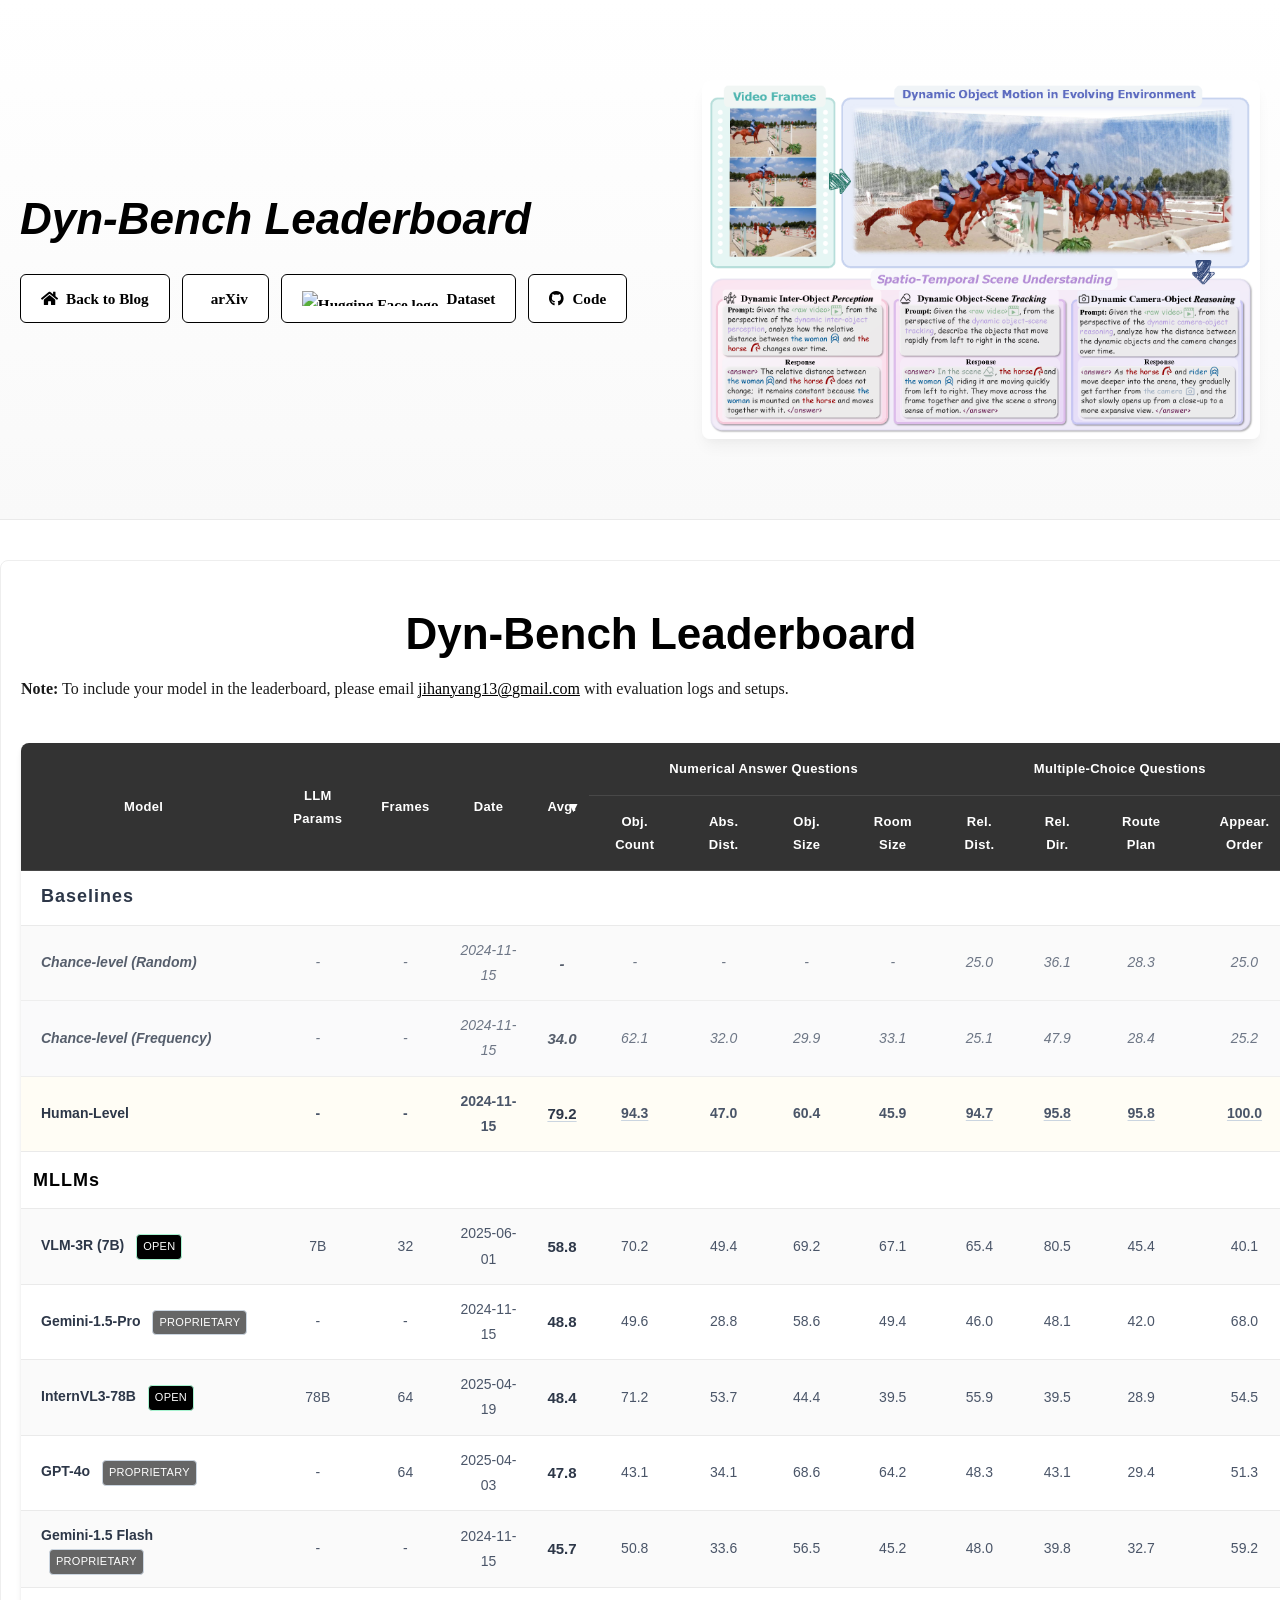
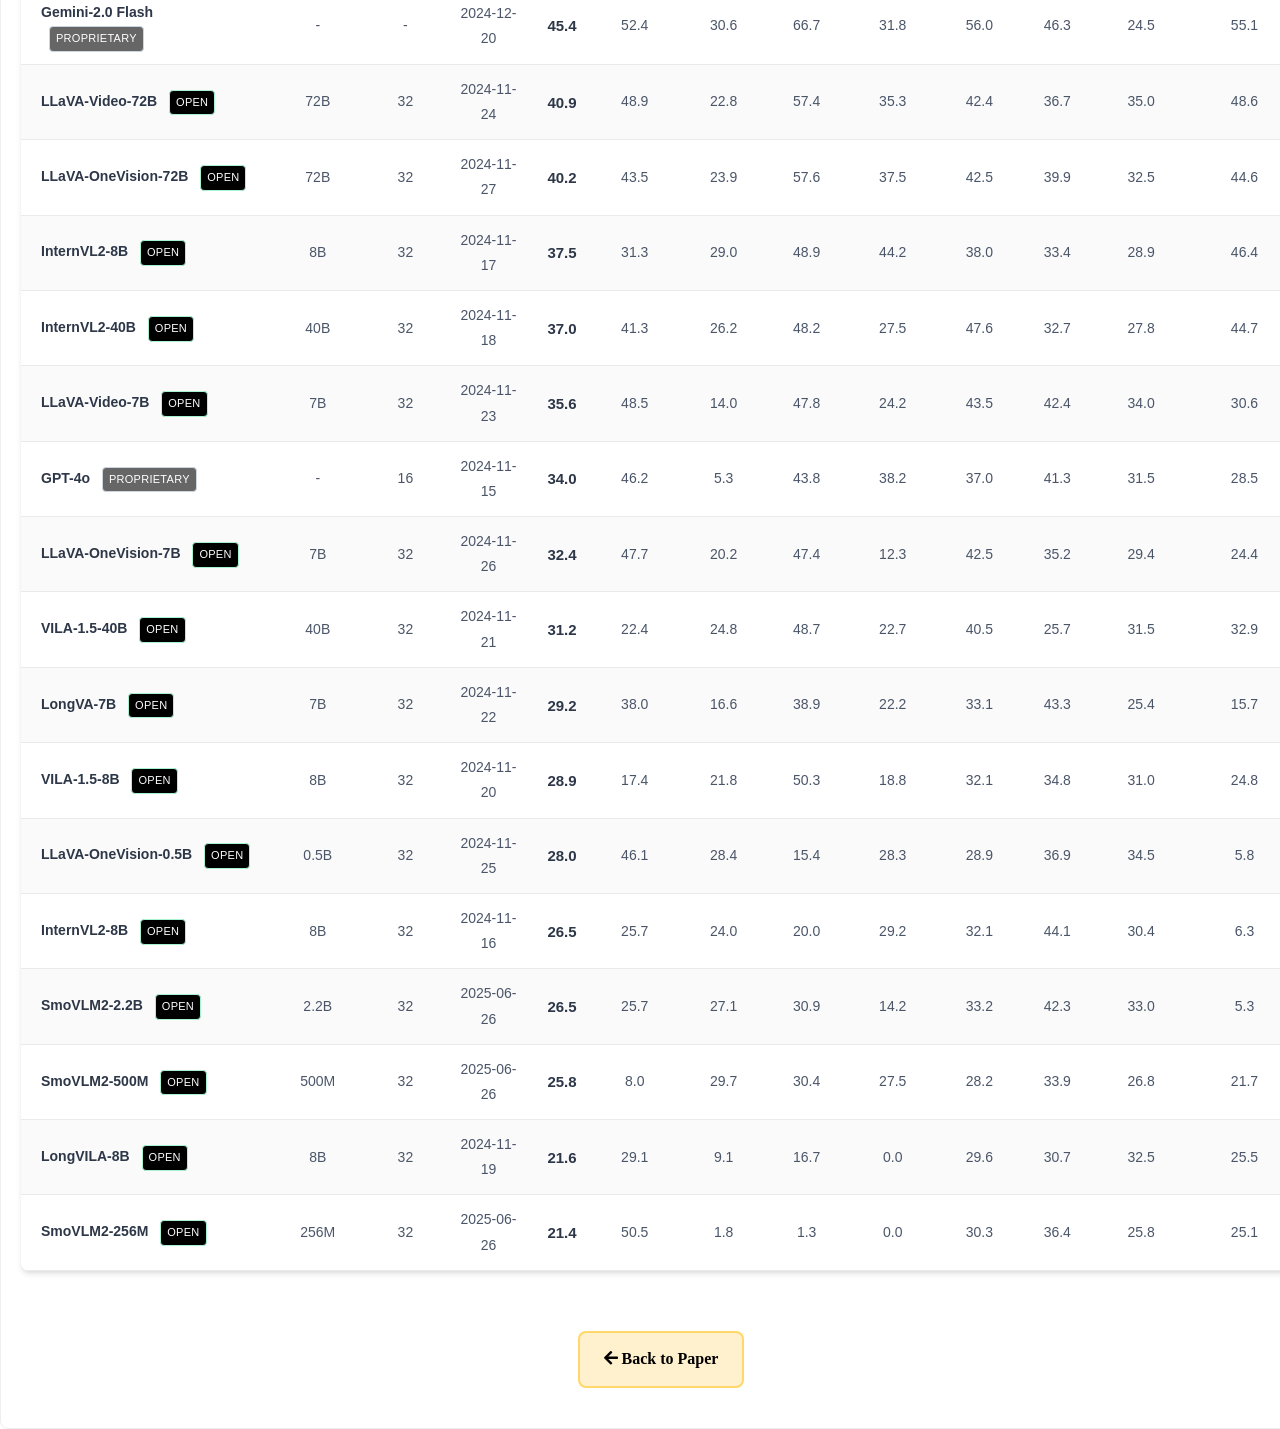
==== commit f93fff46: "Align layout widths and center highlights" ====
--- a/leaderboard.html
+++ b/leaderboard.html
@@ -1,21 +1,21 @@
 <!DOCTYPE html>
 <html>
 <head>
-    <title>VSI-Bench Leaderboard - Thinking in Space</title>
+    <title>Dyn-Bench Leaderboard - Thinking in Dynamics</title>
     <link rel="icon" type="image/x-icon" href="./static/img/icons/brain.ico">
 
     <meta charset="utf-8">
     <meta name="viewport" content="width=device-width, initial-scale=1.0">
 
-    <meta property="og:url" content="https://vision-x-nyu.github.io/thinking-in-space.github.io/leaderboard.html" />
+    <meta property="og:url" content="TODO_LEADERBOARD_URL" />
     <meta property="og:image" content="./static/img/preview.png" />
-    <meta property="og:title" content="VSI-Bench Leaderboard - Thinking in Space" />
-
-    <meta name="twitter:url" content="https://vision-x-nyu.github.io/thinking-in-space.github.io/leaderboard.html" />
+    <meta property="og:title" content="Dyn-Bench Leaderboard - Thinking in Dynamics" />
+
+    <meta name="twitter:url" content="TODO_LEADERBOARD_URL" />
     <meta name="twitter:card" content="summary_large_image" />
     <meta name="twitter:image" content="./static/img/preview.png" />
-    <meta name="twitter:title" content="VSI-Bench Leaderboard - Thinking in Space" />
-    <meta name="twitter:description" content="Official leaderboard for VSI-Bench: A benchmark for evaluating visual-spatial intelligence of Multimodal Large Language Models." />
+    <meta name="twitter:title" content="Dyn-Bench Leaderboard - Thinking in Dynamics" />
+    <meta name="twitter:description" content="TODO: Short description for Dyn-Bench leaderboard." />
 
     <script src="./static/js/distill_template.v2.js"></script>
     <script src="https://polyfill.io/v3/polyfill.min.js?features=es6"></script>
@@ -277,7 +277,7 @@
 <div class="header-wrapper">
     <div class="header-container" id="header-container">
         <div class="header-content">
-            <h1 style="margin-top: 0px"><i>VSI-Bench Leaderboard</i></h1>
+            <h1 style="margin-top: 0px"><i>Dyn-Bench Leaderboard</i></h1>
             
             <div class="button-container">
                 <a href="index.html" class="button paper-link">
@@ -286,19 +286,19 @@
                     </span>
                     Back to Blog
                 </a>
-                <a href="https://arxiv.org/abs/2412.14171" class="button paper-link" target="_blank">
+                <a href="TODO_ARXIV_ABS_URL" class="button paper-link" target="_blank">
                     <span class="icon is-small">
                         <i class="ai ai-arxiv"></i>
                     </span>
                     arXiv
                 </a>
-                <a href="https://huggingface.co/datasets/nyu-visionx/VSI-Bench" class="button" target="_blank">
+                <a href="TODO_DATASET_URL" class="button" target="_blank">
                     <span class="icon is-small">
                         <img src="https://huggingface.co/front/assets/huggingface_logo-noborder.svg" alt="Hugging Face logo" style="height: 1em;">
                     </span>
                     <span>Dataset</span>
                 </a>
-                <a href="https://github.com/vision-x-nyu/thinking-in-space" class="button" target="_blank">
+                <a href="TODO_CODE_REPO_URL" class="button" target="_blank">
                     <span class="icon is-small">
                         <i class="fab fa-github"></i>
                     </span>
@@ -315,7 +315,7 @@
 
 <div class="leaderboard-container">
     <div class="leaderboard-header">
-        <h1>VSI-Bench Leaderboard</h1>
+        <h1>Dyn-Bench Leaderboard</h1>
         <p>
             <strong>Note:</strong> To include your model in the leaderboard, please email <a href="mailto:jihanyang13@gmail.com">jihanyang13@gmail.com</a> with evaluation logs and setups.
         </p>
--- a/static/css/style.css
+++ b/static/css/style.css
@@ -1,1586 +1,969 @@
+/* Extracted from index.html (Leaderboard Styles) */
+pre,
+code {
+  font-size: 16px;
+}
+
+.leaderboard-table {
+  width: 100% !important;
+  margin-left: 0 !important;
+
+  border-collapse: collapse;
+  background: #ffffff;
+  border-radius: 8px;
+  overflow: hidden;
+  margin-bottom: 40px;
+}
+
+.leaderboard-container {
+  width: 100%;
+  max-width: 1300px;
+  margin: 0 auto;
+  position: relative;
+  overflow-x: auto;
+  border: 1px solid #eee;
+  border-radius: 8px;
+}
+
+.dyn-leaderboard {
+  max-width: 1300px;
+  width: 100%;
+  margin: 0 auto 40px auto;
+}
+
+.dyn-leaderboard h1 {
+  text-align: center;
+}
+
+.leaderboard-header .text {
+  text-align: justify;
+}
+
+.leaderboard-table thead {
+  background: #333333 !important;
+  /* Dark Grey */
+  color: #ffffff !important;
+}
+
+.leaderboard-table th {
+  padding: 14px 12px;
+  text-align: center;
+  font-weight: 600;
+  font-size: 13px;
+  letter-spacing: 0.025em;
+  border-bottom: 1px solid rgba(255, 255, 255, 0.1);
+  position: relative;
+}
+
+.sortable-header {
+  cursor: pointer;
+  user-select: none;
+}
+
+.sortable-header .sort-indicator {
+  position: absolute;
+  right: 8px;
+  top: 50%;
+  font-size: 14px;
+  line-height: 1;
+  transform: translateY(-50%);
+  color: #a0aec0;
+}
+
+.sortable-header.active .sort-indicator {
+  color: white;
+}
+
+.section-header {
+  background-color: #ffffff !important;
+  /* White */
+  font-weight: 700;
+  color: #000000 !important;
+  letter-spacing: 1px;
+  font-size: 18px;
+  text-align: center;
+  padding: 12px !important;
+  border-bottom: 2px solid #000000 !important;
+  /* Black dividing line */
+}
+
+.leaderboard-table td {
+  padding: 12px;
+  border-bottom: 1px solid #eaeaea !important;
+  /* Light grey lines */
+  color: #1a1a1a;
+  text-align: center;
+}
+
+.leaderboard-table tbody tr {
+  transition: background-color 0.15s ease;
+}
+
+.leaderboard-table tbody tr:hover {
+  background-color: #f5f5f5;
+}
+
+.leaderboard-table td:first-child {
+  font-weight: 600;
+  text-align: left;
+  color: #000000;
+  padding-left: 20px;
+}
+
+.leaderboard-table td:nth-child(5) {
+  font-weight: 700;
+  font-size: 15px;
+  color: #000000;
+}
+
+.human-level-row {
+  background: #f9f9f9 !important;
+  /* Very light grey */
+  font-weight: 600;
+}
+
+.top-performer {
+  background: #ffffff !important;
+}
+
+.top-performer td:first-child::before {
+  content: '* ';
+}
+
+.model-badge {
+  display: inline-block;
+  padding: 2px 6px;
+  border-radius: 4px;
+  font-size: 11px;
+  font-weight: 500;
+  margin-left: 8px;
+  text-transform: uppercase;
+  letter-spacing: 0.025em;
+}
+
+.proprietary-badge {
+  background: #666666 !important;
+  /* Medium Grey */
+  color: #ffffff !important;
+  border: none;
+}
+
+.open-badge {
+  background: #000000 !important;
+  /* Black */
+  color: #ffffff !important;
+  border: none;
+}
+
+.leaderboard-table tbody tr:nth-child(even) {
+  background-color: #ffffff;
+  /* Remove zebra striping or make very subtle #fafafa */
+}
+
+.baseline-row {
+  font-style: italic;
+  opacity: 0.8;
+  background-color: #ffffff;
+}
+
+.best-score {
+  font-weight: 700;
+  text-decoration: underline;
+  text-decoration-color: #000000;
+  text-underline-offset: 2px;
+}
+
+.section-divider {
+  border-top: 2px solid #eaeaea;
+}
+
+@media (max-width: 768px) {
+  .leaderboard-container {
+    overflow-x: auto;
+    -webkit-overflow-scrolling: touch;
+    scroll-behavior: smooth;
+    border-radius: 8px;
+    box-shadow: none;
+    border: 1px solid #eaeaea;
+  }
+
+  .leaderboard-table {
+    width: 1200px;
+    margin-left: 0;
+    font-size: 12px;
+    min-width: 1200px;
+    box-shadow: none;
+    border: none;
+  }
+
+  .leaderboard-table th,
+  .leaderboard-table td {
+    padding: 8px;
+    white-space: nowrap;
+    min-width: 80px;
+  }
+
+  .leaderboard-table td:first-child {
+    min-width: 180px;
+    max-width: 180px;
+    overflow: hidden;
+    text-overflow: ellipsis;
+    padding-left: 12px;
+  }
+
+  .leaderboard-container::after {
+    content: "< Swipe to scroll >";
+    position: absolute;
+    bottom: -25px;
+    left: 50%;
+    transform: translateX(-50%);
+    font-size: 11px;
+    color: #999;
+    font-style: italic;
+    pointer-events: none;
+  }
+}
+
+/* =========================================
+   Restored & Reconstructed Styles (Monochrome)
+   ========================================= */
+
 body {
-  font-family: Charter;
-}
-
+  line-height: 1.8;
+  color: #1a1a1a;
+}
+
+a {
+  color: #000000;
+  /* Black Links */
+  text-decoration: underline;
+  /* Standard underline style */
+  text-decoration-thickness: 1px;
+  transition: color 0.2s;
+}
+
+a:hover {
+  color: #333333;
+  /* Dark Grey Hover */
+  text-decoration: underline;
+}
+
+/* Header Section */
 .header-wrapper {
-    /* background: linear-gradient(-235deg, #1E0844 10%, #23316E 45%, #FE8383 75%, #F2E6C9 100%); */
-   background: linear-gradient(-210deg, #014f9c 0%, #8db1e1 65%, #97da93 85%, #feec8d 100%);
-
-
+  background: linear-gradient(to bottom, #ffffff, #f9f9f9);
+  /* Subtle Gradient */
+  padding: 60px 0;
+  border-bottom: 1px solid #eaeaea;
+  margin-bottom: 40px;
 }
 
 .header-container {
-  color: #d7d167;
-  text-align: center; 
-  padding: 20px; 
-  opacity: 1.0;
-  z-index: 1000;
-  position: relative;
-  max-width: 1600px;
+  max-width: 1300px !important;
+  /* Match .l-body */
   margin: 0 auto;
-}
-
-
-.icon {
-    height: 1.8em; 
-    width: auto; 
-    margin-bottom: 5px; 
-}
-
+  padding: 0 40px;
+  gap: 60px;
+  /* Restore larger gap for better separation */
+}
+
+@media (max-width: 960px) {
+  .header-container {
+    flex-direction: column-reverse;
+    text-align: center;
+  }
+}
+
+.header-content {
+  flex: 1;
+}
+
+.header-image {
+  flex: 1;
+  display: flex;
+  justify-content: center;
+}
+
+.teaser-image {
+  max-width: 100%;
+  height: auto;
+  border-radius: 8px;
+  box-shadow: 0 10px 15px -3px rgba(0, 0, 0, 0.05), 0 4px 6px -2px rgba(0, 0, 0, 0.02);
+  /* Very subtle shadow */
+}
+
+h1 {
+  font-family: 'Outfit', sans-serif;
+  font-size: 2.75rem;
+  font-weight: 800;
+  line-height: 1.1;
+  color: #000000;
+  /* Black */
+  margin-bottom: 1rem;
+}
+
+h2 {
+  font-family: 'Outfit', sans-serif;
+  font-size: 1.5rem;
+  font-weight: 500;
+  color: #000000;
+  /* Black */
+  margin-bottom: 2rem;
+  line-height: 1.3;
+}
+
+/* Header Icons */
+.icon-container {
+  display: grid;
+  grid-template-columns: repeat(2, 1fr);
+  gap: 20px;
+  margin-bottom: 30px;
+}
+
+@media (max-width: 600px) {
+  .icon-container {
+    grid-template-columns: 1fr;
+    text-align: left;
+  }
+}
+
+.icon-item {
+  display: flex;
+  align-items: flex-start;
+  gap: 12px;
+}
+
+.icon-item img {
+  width: 40px;
+  height: 40px;
+  flex-shrink: 0;
+  /* Ensure icons are not affected by color changes naturally, but no grayscale filter applied */
+}
+
+.icon-item div {
+  font-size: 0.95rem;
+  color: #333333;
+  /* Dark Grey */
+}
+
+/* Buttons - Wireframe Style */
+.button-container {
+  display: flex;
+  flex-wrap: wrap;
+  gap: 12px;
+  margin-top: 30px;
+}
+
+@media (max-width: 960px) {
+  .button-container {
+    justify-content: center;
+  }
+}
+
+.button {
+  display: inline-flex;
+  align-items: center;
+  justify-content: center;
+  gap: 8px;
+  padding: 10px 20px;
+  background-color: #ffffff;
+  /* White bg */
+  color: #000000 !important;
+  /* Black text */
+  border: 1px solid #000000;
+  /* Black border */
+  border-radius: 6px;
+  font-weight: 600;
+  font-size: 0.95rem;
+  box-shadow: none;
+  /* No shadow */
+  transition: all 0.2s ease;
+  text-decoration: none !important;
+}
+
+.button:hover {
+  background-color: #000000;
+  /* Black bg */
+  color: #ffffff !important;
+  /* White text */
+  transform: translateY(-1px);
+}
+
+.button .icon {
+  display: flex;
+  align-items: center;
+}
+
+/* Icons inside buttons: Default black (no inversion), Hover white (invert) */
+.button img {
+  filter: none;
+  transition: filter 0.2s ease;
+}
+
+.button:hover img {
+  filter: invert(1);
+  /* Turned to white on black bg */
+}
+
+/* FontAwesome icons need color change */
+.button i {
+  color: #000000;
+  transition: color 0.2s ease;
+}
+
+.button:hover i {
+  color: #ffffff;
+}
+
+
+/* Byline / Authors */
+.byline {
+  margin-bottom: 40px;
+}
+
+.byline-container {
+  display: flex;
+  justify-content: center;
+  gap: 40px;
+  flex-wrap: wrap;
+  text-align: center;
+  max-width: 1000px;
+  margin: 0 auto;
+}
+
+.byline-column h3 {
+  font-size: 1.1rem;
+  color: #000000;
+  margin-bottom: 10px;
+  text-transform: uppercase;
+  letter-spacing: 0.05em;
+}
+
+.author-link,
+.affiliation-link {
+  color: #000000 !important;
+  text-decoration: none !important;
+}
+
+.author-link:hover,
+.affiliation-link:hover {
+  text-decoration: underline !important;
+}
+
+
+/* Bottom Navigation Icons */
 .icon-row {
-    display: flex;
-    justify-content: center;
-    align-items: center;
-    flex-wrap: wrap; 
-    width: 100%;
-    padding: 20px; 
-    line-height: 1rem;
+  display: flex;
+  justify-content: center;
+  gap: 50px;
+  margin: 60px auto;
+  flex-wrap: wrap;
+  padding: 20px;
+  background: #f9f9f9;
+  /* Light grey */
+  border-radius: 12px;
+  max-width: 1100px;
+  width: 100%;
 }
 
 .icon-link {
-    display: flex;
-    flex-direction: column;
-    align-items: center; 
-    text-align: center; 
-    color: inherit; 
-    padding: 10px; 
-    margin: 10px; 
-    border: 3px solid #508af6;
-    border-radius: 10px;
-    background-color: #d6eefb;
-    flex: 1 1 100px; 
-}
-
-.icon-link:hover {
-    background-color: #88c2fa;
-}
-
-@media (max-width: 600px) {
-    .icon-link {
-        flex: 1 1 45%; 
-    }
-}
-
-
-.icon-container {
-    display: flex;
-    flex-direction: column;
-    gap: 15px;
-}
-
-.icon-item {
-    align-items: center;
-    display: flex;
-}
-
-.icon-item img {
-    width: 30px;
-    height: 30px;
-    margin-right: 1em;
-    filter: invert(87%) sepia(11%) saturate(748%) hue-rotate(340deg) brightness(110%) contrast(100%);
-}
-
-.icon-item-world {
-  align-items: center;
-  display: flex;
-  border: 1px solid red;
-}
-
-.icon-item-world img {
-  width: 30px;
-  height: 30px;
-  margin-right: 1em;
-  border: 1px solid red; 
-  /* filter: invert(87%) sepia(11%) saturate(748%) hue-rotate(340deg) brightness(110%) contrast(100%); */
-}
-
-@media (max-width: 768px) {
-  .icon-item img {
-    margin-bottom: 1em;
-  }
-}
-
-.header-content strong {
-    color: #ffe099;
-}
-
-.header-content {
-    color: #FEEFC3;
-    text-align: left;
-}
-
-.header-content h1 {
-    font-size: 1.5em;
-    margin-bottom: 0.5em;
-    line-height: 1.2;
-    color: #FBBC04;
-}
-
-.header-content h2 {
-    margin-bottom: 0.5em;
-    line-height: 1.2;
-    color: #FBBC04;
-}
-
-.header-container p {
-    font-size: 1.2rem;
-}
-
-@media (max-width: 768px) {
-  .header-content h2 {
-    font-size: 1.2em !important;
-    line-height: 1.4 !important;
-    word-wrap: break-word !important;
-    overflow-wrap: break-word !important;
-    white-space: normal !important;
-  }
-}
-
-
-
-@media (max-width: 768px) {
-  .header-container {
-    padding: 16px;
-    padding-top: 32px;
-  }
-
-  .header-content h1 {
-    font-size: 3em;
-    margin-bottom: 0.125em;
-  }
-  .header-content h2 {
-    font-size: 1.7em;
-    /* text no wrap */
-    white-space: nowrap;
-    margin-top: 0;
-  }
-
-  .header-container p {
-    font-size: 1.04rem;
-  }
-
-  .header-image {
-    /* 80% */
-    max-width: 90%;
-    /* center */
-    margin-left: auto;
-    margin-right: auto;
-  }
-}
-
-.teaser-video video {
-  height: auto; /* Maintain the aspect ratio of the image */
-  display: block; /* Prevent inline spacing issues */
-  max-width: 100%;
-}
-
-.header-image img {
-  max-width: 100%; /* Ensure the image is never more than 100% of its container */
-  height: auto; /* Maintain the aspect ratio of the image */
-  display: block; /* Prevent inline spacing issues */
-  margin: 0 auto 20px; /* Center the image horizontally and add margin below */
-}
-
-.button-container {
-    margin-top: 20px; /* Add margin above the buttons */
-    margin-bottom: 20px; /* Add margin below the buttons */
-    /* center */
-    /* text-align: center; */
-}
-
-.button-container a.button {
-  display: inline-block; /* Make buttons inline */
-  margin: 10px; /* Space around buttons */
-  padding: 10px 20px; /* Increase tap area for touch screens */
-}
-
-.button-container a.button {
-  background-color: #FFF0CE;
-  color: #000; /* Black text */
-  border: 2px solid rgba(255, 193, 7, 0.5);
-  /* border-radius: 25px; Rounded borders */
-  border-radius: 20px; /* Rounded borders */
-  padding: 10px 20px; /* Top and bottom padding, left and right padding */
-  margin: 5px 2px; /* Space between the buttons */
-  text-decoration: none; /* Remove the underline from links */
-  display: inline-block; /* Display links as inline blocks */
-  font-weight: bold; /* Make the text bold */
-  transition: background-color 0.3s, color 0.3s; /* Smooth transition for hover effect */
-}
-
-.button-container a.button:hover {
-  background-color: #EAB682; /* Darker yellow background on hover */
-  color: #fff; /* White text on hover */
-}
-
-/* Styles for larger screens using a media query */
-@media (min-width: 600px) {
-  .header-container {
-    display: flex; /* Use flexbox for positioning on larger screens */
-    justify-content: space-between; /* Space between the content and image */
-    align-items: center; /* Align items vertically */
-    padding: 50px 50px; /* Increase padding for larger screens */
-  }
-
-  .header-content {
-    max-width: calc(50% - 20px); /* Adjust width to include margin */
-    text-align: left; /* Align text to the left for larger screens */
-    margin-right: 10px; /* Add margin to the right of the header content */
-  }
-
-  .header-content h1 {
-    font-size: 3.3em; /* Increase font size for larger screens */
-  }
-
-  .header-content h2 {
-    margin-top: -0.75em; /* Reduce space between headers */
-    font-size: 2em; /* Increase font size for larger screens */
-  }
-
-  .teaser-video {
-    width: 100%; /* Set width to 100% */
-    margin-bottom: 2em;
-  }
-
-  .header-image {
-    max-width: calc(50% - 20px); /* Adjust width to include margin */
-  }
-
-  .header-image img {
-    max-width: 90%; /* Image should be responsive within the container */
-    height: auto; /* Maintain the aspect ratio */
-  }
-}
-
-
-.byline {
-  border-top: 1px solid rgba(0, 0, 0, 0.1);
-  border-bottom: 1px solid rgba(0, 0, 0, 0.1);
-  padding: 0 5px 10px; /* Add padding to the top and bottom */
-  margin-bottom: 20px;
-}
-
-.byline-container {
-  display: flex;
-  justify-content: space-between;
-  align-items: flex-start; /* Align columns by the top */
-  max-width: 1000px; /* Adjust as needed for your design */
-  margin: 0 auto; /* Center the container */
-}
-
-@media (max-width: 768px) {
-
-  .byline-column {
-    margin-bottom: 20px; /* Space between columns */
-    flex: 1;
-  }
-
-  .byline-column h3 {
-    font-size: 16px;
-  }
-
-  .byline-column p {
-    font-size: 14px;
-    line-height: 1em;
-    margin-bottom: 0.45em;
-  }
-}
-.author-link, .affiliation-link {
-    font-size: larger;
-    color: black; /* Set the color to match the other text */
-    text-decoration: none; /* Removes the underline */
-    border-bottom: none;
-    cursor: pointer; /* Changes cursor to pointer to indicate link */
-    white-space: nowrap;  /* Prevent breaking names across lines */
-    /* Increase vertical spacing */
-    line-height: 2.3rem; /* Increase line height for better readability */
-
-}
-
-.author-note {
-    font-size: 0.9rem;
-    color: #999; /* Light grey color for the text */
-    margin-top: 0.25em; /* Space above the note */
-    margin-bottom: 0.25em; /* Space below the note */
-}
-
-#affiliation {
-    font-size: 1.6em;
-    /* bold */
-    font-weight: bolder;
-}
-
-.author-link:hover, .affiliation-link:hover {
-  text-decoration: underline; /* Adds underline on hover for visual feedback */
-  border-bottom: none;
-  color: #007bff;
-}
-
-
-d-article {
-  contain: none;
-  position: relative;
-}
-
-d-article d-contents {
-  max-width: 100%; /* Or the maximum width you want it to have */
-  box-sizing: border-box; /* Include padding in the width calculation */
-  align-self: start;
-  grid-column: 1 / 4;
-  grid-row: auto / span 4;
-  justify-self: end;
-  margin-top: 5em;
-  padding-right: 3em;
-  padding-left: 2em;
-  border-right: 1px solid rgba(0, 0, 0, 0.1);
-  z-index: 1000;
-}
-
-
-d-article d-contents nav {
-  display: block;
-}
-
-d-article d-contents nav h4 {
-  margin-top: 0;
-  margin-bottom: 1em;
-}
-
-d-article d-contents nav div {
-  color: rgba(91, 184, 73, 0.8);
-  font-weight: bold;
-}
-
-d-article d-contents nav a {
-  color: rgba(0, 0, 0, 0.8);
-  border-bottom: none;
-  text-decoration: none;
-}
-
-d-article d-contents li {
-  list-style-type: none;
-}
-
-d-article d-contents ul {
-  padding-left: 1em;
-}
-
-d-article d-contents nav ul li {
-  margin-bottom: 0.25em;
-}
-
-d-article d-contents nav a:hover {
-  text-decoration: underline solid rgba(0, 0, 0, 0.6);
-}
-
-d-article d-contents nav ul {
-  margin-top: 0;
-  margin-bottom: 6px;
-}
-
-d-article d-contents nav > div {
-  display: block;
-  outline: none;
-  margin-bottom: 0.5em;
-}
-
-d-article d-contents nav > div > a {
-  font-size: 13px;
-  font-weight: 600;
-}
-
-d-article d-contents nav > div > a:hover,
-d-article d-contents nav > ul > li > a:hover {
-  text-decoration: none;
-}
-
-.active-nav-item {
-  color: #0d6efd; /* Change as per your preference */
-}
-
-.shaded-figure {
-  background-color: hsl(0, 0%, 97%);
-  border-top: 1px solid hsla(0, 0%, 0%, 0.1);
-  border-bottom: 1px solid hsla(0, 0%, 0%, 0.1);
-  padding: 30px 0;
-}
-
-.pointer {
-  position: absolute;
-  width: 26px;
-  height: 26px;
-  top: 26px;
-  left: -48px;
-}
-
-.sidebar {
-  position: sticky;
-}
-
-d-article section{
-  margin: 0 !important;
-}
-
-
-.video-container {
-  position: relative;
-  padding-top: 56.25%; /* 16:9 Aspect Ratio */
-  height: 0; /* Collapse the container to the aspect ratio */
-  margin-bottom: 430px; /* Increase this value for more white space below videos */
-
-}
-
-.video-container iframe {
-  position: absolute;
-  top: 0;
-  left: 0;
-  width: 100%;
-  height: 100%;
-}
-
-.video-container video {
-  position: absolute;
-  top: 0;
-  left: 0;
-  width: 100%;
-  height: 100%;
-}
-
-.preview-container {
-  display: flex;
-  align-items: center;
-  justify-content: center; /* Centers items horizontally */
-  flex-wrap: wrap;
-
-  margin-top: 10px; /* Adjust as needed */
-  margin-bottom: 10px; /* Increase this value for more space below */
-  clear: both;
-}
-
-
-.video-qa {
-  margin-top: 20px; /* Increase spacing above questions/answers */
-  padding-top: 20px; /* Optional: Adds internal spacing */
-}
-
-.preview {
-  cursor: pointer;
-  transition: opacity 0.2s, box-shadow 0.2s;
-  opacity: 0.5; /* 50% transparent */
-  height: 50px; /* Fixed height */
-  width: auto; /* Auto width to maintain aspect ratio */
-  margin-right: 10px;
-  margin-left: 10px;
-}
-
-div .preview-video-active,
-.preview:hover {
-  opacity: 1.0; /* Fully opaque on hover */
-  box-shadow: 0 4px 8px rgba(0,0,0,0.1); /* Shadow effect on hover */
-}
-
-
-
-/* blockquote {
-  border-left: 4px solid #ccc;
-  margin: 0.5em auto;
-  padding: 0.5em 10px;
-  color: #666;
-  font-style: italic;
-  width: 80%;
-} */
-
-/* blockquote:before {
-  color: #ccc;
-  content: open-quote;
-  font-size: 4em;
-  line-height: 0.1em;
-  margin-right: 0.25em;
-  vertical-align: -0.4em;
-} */
-
-blockquote.storytext {
-  border-left: 6px solid #4a90e2; /* Brighter border color */
-  background-color: #f9f9f9;      /* Subtle background */
-  margin: 0px auto;
-  padding: 1em 10px;
-  color: #333;                    /* Darker font color */
-  font-style: italic;
-  font-weight: bold;              /* Bolder font */
-  width: 85%;
-  box-shadow: 2px 2px 8px #ccc;   /* Box shadow */
-  padding-left: 2em;
-  font-style: italic;
-  color: rgba(0, 0, 0, 0.6);
-  font-size: 15px;
-}
-
-blockquote.storytext:before {
-  color: #4a90e2;                 /* Matching the border color */
-  content: open-quote;
-  font-size: 4em;
-  line-height: 0.1em;
-  margin-right: 0.25em;
-  vertical-align: -0.4em;
-}
-
-.fancybreak {
-  border: 0;
-  height: 1px;
-  background: linear-gradient(to right, transparent, #333, transparent);
-  margin: 0.8em auto;
-}
-
-
-#image-text-container {
-  display: flex;
-  flex-direction: column;
-  /* align-items: center; */
-}
-
-.image-review-container {
-  display: flex;
-  align-items: center;
-  justify-content: space-between;
-}
-
-
-.button-bar button {
-  background-color: #88AB8E; /* Green background */
-  border: none;
-  color: white;
-  padding: 10px 20px;
-  text-align: center;
-  text-decoration: none;
-  display: inline-block;
-  font-size: 11px;
-  margin-top: 0px;  /* Keeps the original top margin */
-  margin-bottom: 2em;
-  margin-left: 5px;  /* Increases the left margin */
-  margin-right: 5px;  /* Increases the right margin */
-  cursor: pointer;
-  border-radius: 8px; /* Rounded corners */
-  box-shadow: 0 2px #999; /* Subtle shadow */
-  transition: all 0.3s ease; /* Smooth transition for hover effect */
-}
-
-div .active-button,
-.button-bar button:hover {
-  background-color: #45a049; /* Slightly darker shade on hover */
-  box-shadow: 0 6px #666; /* Change in shadow */
-  transform: translateY(-2px); /* Slight raise */
-}
-
-.interactive-image {
   display: flex;
   flex-direction: column;
   align-items: center;
+  color: #1a1a1a !important;
+  /* Almost black */
+  font-weight: 600;
+  gap: 10px;
+  text-decoration: none !important;
+  text-align: center;
+  width: 160px;
+}
+
+.icon-link:hover {
+  color: #000000 !important;
+}
+
+.icon-link img.icon {
+  width: 64px;
+  height: 64px;
+  transition: transform 0.2s ease;
+}
+
+.icon-link:hover img.icon {
+  transform: scale(1.1);
+}
+
+/* Video Previews */
+.preview-container {
+  display: flex;
+  flex-wrap: nowrap;
+  gap: 12px;
+  overflow-x: auto;
+  padding: 20px 0;
+  margin-bottom: 20px;
+  scrollbar-width: thin;
+}
+
+.preview {
+  height: 80px;
+  width: 140px;
+  object-fit: cover;
+  border-radius: 6px;
+  cursor: pointer;
+  border: 2px solid #eaeaea;
+  /* Light grey border */
+  transition: all 0.2s;
+  flex-shrink: 0;
+}
+
+.preview:hover {
+  transform: translateY(-2px);
+  border-color: #000000;
+  /* Black border on hover */
+}
+
+.preview-video-active {
+  border-color: #000000;
+  box-shadow: 0 0 0 2px #000000;
+}
+
+.video-container {
+  display: none;
+  width: 100%;
+  max-width: 1000px;
+  margin: 40px auto 70px auto;
+
+  background: #ffffff;
+  border: 1px solid #e5e5e5;
+  border-radius: 8px;
+  padding: 30px;
+  box-sizing: border-box;
+}
+
+.video-container.is-active {
+  display: block;
+}
+
+.video-label {
+  font-size: 1.25rem;
+  font-weight: 700;
+  color: #000000;
+  margin-bottom: 15px;
+  border-left: 4px solid #000000;
+  /* Black accent */
+  padding-left: 12px;
+}
+
+.video-music {
+  width: 100%;
+  max-width: 900px;
+  /* Limit max width for readability */
+  display: block;
+  /* Ensure block level for margin auto to work */
+  margin: 0 auto;
+  /* Center the video element itself */
+  border-radius: 8px;
+  background: #000;
+}
+
+.speed-reminder {
+  font-size: 0.9rem;
+  color: #666666;
+  margin-top: 10px;
+  display: flex;
+  align-items: center;
+  gap: 6px;
+}
+
+/* Q&A Section */
+.video-qa {
+  margin-top: 25px;
+  background-color: #ffffff;
+  border: 1px solid #eaeaea;
+  border-radius: 8px;
+  padding: 20px;
+}
+
+p {
+  margin-bottom: 1.5em;
+  text-align: justify;
+}
+
+.qa-item p {
+  margin-bottom: 10px;
+  color: #1a1a1a;
+}
+
+.click-hint,
+.click-hint2 {
+  display: flex;
+  align-items: center;
+  gap: 8px;
+  padding: 8px 16px;
+  background: #f0f0f0;
+  /* Light grey */
+  color: #000000;
+  /* Black text */
+  border-radius: 20px;
+  font-size: 0.9rem;
+  font-weight: 600;
+  transition: background 0.2s;
+  cursor: pointer;
+}
+
+.click-hint:hover,
+.click-hint2:hover {
+  background: #e0e0e0;
+}
+
+.click-hint img,
+.click-hint2 img {
+  width: 20px;
+  height: 20px;
+}
+
+d-figure {
+  margin: 40px 0;
+  display: block;
+  max-width: 100%;
+}
+
+figcaption {
+  font-size: 0.9rem;
+  color: #666666;
+  text-align: center;
   margin-top: 20px;
-  margin-bottom: 50px;
-}
-
-.llmul {
-  text-decoration-color: royalblue;
-}
-
-.geoul {
-  text-decoration-color: ForestGreen;
-}
-
-.cvul {
-  text-decoration-color: #FF43A4;  
-}
-
-.colul {
-  text-decoration-color: #FFAE42;
-}
-
-.character-card-img {
-  width: 85%;
+  line-height: 1.5;
+}
+
+/* Override Distill Template Constraints */
+d-article {
+  padding-top: 0px;
+  /* Reset potentially conflicting grid/width from distill */
+  max-width: 100%;
   display: block;
+}
+
+.l-body {
+  /* Standard Desktop Layout */
+  max-width: 1100px !important;
+  margin: 0 auto;
+  padding: 0 40px;
+  /* More breathing room on edges */
+  box-sizing: border-box;
+}
+
+/* Ensure abstract text is centered and wide enough */
+.text.abstract {
+  font-size: 1.15rem;
+  line-height: 1.8;
+  color: #333;
+  margin: 50px auto;
+  /* Centered with vertical spacing */
+  max-width: 900px;
+  /* Optimal reading width */
+  text-align: justify;
+}
+
+.text.abstract {
+  font-size: 1.1rem;
+  line-height: 2;
+  color: #333;
+  margin: 50px auto;
+  max-width: 90%;
+}
+
+/* =========================================
+   Refactored Inline Styles (Cleanup)
+   ========================================= */
+
+/* Byline & Authors */
+.byline-column {
+  line-height: 1.2;
+}
+
+.byline-column h3 {
+  font-size: 1.2em;
+  margin-bottom: 0.2em;
+}
+
+.byline-column p {
+  margin: 0;
+}
+
+.author-link,
+.affiliation-link {
+  font-size: 0.9em;
+}
+
+.author-sup,
+.affiliation-sup {
+  font-size: 0.9em;
+}
+
+.author-note {
+  font-size: 0.9em;
+}
+
+.byline-date-text {
+  margin: 0;
+  font-size: 0.9em;
+}
+
+/* Call To Action */
+.cta-text {
+  text-align: center;
+  font-weight: bold;
+  margin-top: 20px;
+}
+
+/* Q&A Options List */
+.qa-options-list {
+  list-style-type: none;
+  padding-left: 0;
+  display: flex;
+  justify-content: center;
+  /* Default to center, overridden by specific modifiers if needed */
+  flex-wrap: wrap;
+  gap: 20px;
+  text-align: left;
+  max-width: 100%;
+  /* Fix conflict: was 60%, now full width responsive */
+  margin: 0 auto;
+}
+
+
+
+/* Answer Container */
+.answer-container {
+  display: none;
+  /* Default hidden state */
+  text-align: center;
+  margin-top: 20px;
+}
+
+.answer-container.is-visible {
+  display: block;
+}
+
+.answer-content {
+  display: flex;
+  justify-content: center;
+  align-items: center;
+  gap: 20px;
+  white-space: nowrap;
+}
+
+.ground-truth-label {
+  color: #388e3c;
+  /* Professional Green */
+}
+
+.model-answer-label {
+  color: #d32f2f;
+  /* Professional Red */
+}
+
+/* Click Hint Override */
+.click-hint,
+.click-hint2 {
+  width: 100%;
+  max-width: 1100px;
+  cursor: pointer;
+  margin-top: 20px;
   margin-left: auto;
   margin-right: auto;
-}
-
-
-/* collapsible code */
-.collapsible {
-  background-color: hsla(206, 95%, 20%, 0.2);
-  cursor: pointer;
-  padding: 1em;
-  border: none;
+  justify-content: flex-start;
+}
+
+/* Animated Answer (Video 10) */
+.answer-animated {
+  visibility: hidden;
+  opacity: 0;
+  max-height: 0;
+  transition: visibility 0s, opacity 0.5s ease-in-out, max-height 0.5s;
+}
+
+/* Video 8 Options Layout */
+.qa-options-wrap {
+  display: flex;
+  justify-content: center;
+  flex-wrap: wrap;
+  max-width: 800px;
+  margin: 0 auto;
+  gap: 20px;
+}
+
+.qa-option-item {
+  flex: 1;
+  min-width: 300px;
   text-align: left;
-  outline: none;
-}
-
-.active, .collapsible:hover {
-  transition: max-height 0.2s ease-out;
-  /* background-color: #acc2c2; */
-}
-
-.collapsible {
-  background-color: hsla(206, 95%, 20%, 0.2);
-  cursor: pointer;
-  padding: 1em;
-  border: none;
-  text-align: left;
-  outline: none;
-}
-
-.active, .collapsible:hover {
-  transition: max-height 0.2s ease-out;
-}
-
-.collapsible {
-  display: flex;
-  justify-content: space-between;
-  align-content: center;
-  border-radius: 4px;
-}
-
-.collapsible.active {
-  border-bottom-left-radius: 0;
-  border-bottom-right-radius: 0;
-}
-
-.collapsible .collapsible-indicator::after {
-  content: "+"
-}
-
-.collapsible.active .collapsible-indicator::after {
-  content: "-"
-}
-
-.collapsible h4 {
+}
+
+/* Modifiers */
+.video-qa-no-margin {
+  margin-top: 0px !important;
+}
+
+.speed-reminder-tight {
+  margin-bottom: -10px !important;
+}
+
+.icon-small {
+  height: 1em;
+}
+
+/* Utility helpers */
+.inline-icon {
+  width: 1.5rem;
+  height: auto;
+  vertical-align: middle;
+}
+
+.indent {
+  padding-left: 25px;
+}
+
+.byline-note {
+  text-align: center;
   margin: 0;
-  line-height: inherit;
-}
-
-d-article .content {
-  padding: .3em 1em;
-  max-height: 0;
-  overflow: hidden;
-  transition: max-height 0.2s ease-out;
-  border-color: hsla(206, 95%, 20%, 0.2);
-  margin-bottom: 20px;
-}
-
-/* assign the final paragraph of an aside no bottom margin */
-aside p:last-child {
+}
+
+.text-success {
+  color: #388e3c;
+}
+
+.text-danger {
+  color: #d32f2f;
+}
+
+.table-flex {
+  display: flex;
+  flex-direction: column;
+  align-items: center;
+}
+
+.highlight-box {
+  max-width: 1100px;
+  margin: 20px auto;
+  padding: 12px 16px;
+  border-left: 4px solid #000000;
+  background: #f9f9f9;
+  text-align: center;
+}
+
+pre {
+  max-width: 1100px;
+  margin: 0 auto;
+  overflow-x: auto;
+}
+
+.flex-row-center {
+  display: flex;
+  justify-content: center;
+  align-items: flex-start;
+  gap: 20px;
+}
+
+.img-center {
+  display: block;
+  margin: 0 auto;
+  height: auto;
+}
+
+.w-50 {
+  width: 50%;
+}
+
+.w-60 {
+  width: 60%;
+}
+
+.w-70 {
+  width: 70%;
+}
+
+.w-90 {
+  width: 90%;
+}
+
+.section-block {
+  position: relative;
+  margin-top: 40px;
   margin-bottom: 0;
 }
 
-
-aside.counting-table {
-  position: absolute;
-  top: 42%;
-  left: 105%;
-}
-
-aside figure {
-  margin: 0;
-  display: block; /* Ensures that figure behaves as a block-level element */
-}
-
-aside figure table {
-  width: 100%;
+.section-heading {
+  margin-top: 0;
+  margin-bottom: 10px;
+}
+
+.muted-text {
+  color: gray;
+}
+
+.simple-table {
   border-collapse: collapse;
-  table-layout: fixed; /* Use fixed table layout for consistent column sizing */
-}
-
-aside th, aside td {
-  text-align: left;
-  padding: 8px;
-  border-bottom: 1px solid #dee2e6;
-  white-space: nowrap;
-  text-overflow: ellipsis; /* Add ellipsis to clipped content */
-}
-
-aside th {
-  background-color: #e9ecef;
-  color: #495057;
-}
-aside tr:hover {
-  background-color: #f2f2f2;
-}
-aside th:first-child, aside td:first-child {
-  border-right: 1px solid #dee2e6;
-}
-
-
-figcaption .table-caption {
-  text-align: center;
-  padding: 8px;
+  text-align: center;
+  border: 1px solid #000000;
+}
+
+.simple-table th,
+.simple-table td {
+  border: 1px solid #000000;
+  padding: 6px 10px;
+}
+
+.simple-table caption {
+  caption-side: bottom;
   font-style: italic;
-  color: #6c757d;
-  margin-top: 0; /* Ensures there is no additional space between table and caption */
-  font-size: 12px;
-}
-
-
-* {
-  box-sizing: border-box;
-}
-
-.img-magnifier-container {
-  position:relative;
-  margin-bottom: 20px;
-}
-
-.img-magnifier-glass {
-  position: absolute;
-  border: 3px solid #000;
-  border-radius: 50%;
-  cursor: none;
-  /*Set the size of the magnifier glass:*/
-  width: 100px;
-  height: 100px;
-}
-
-
-img {
-  vertical-align: middle;
-}
-
-
-/* Position the image container (needed to position the left and right arrows) */
-.slider-img-container {
-  position: relative;
-}
-
-/* Hide the images by default */
-.my-slides {
-  display: none;
-}
-
-#slider-img-tourist .my-slides img {
+}
+
+/* =========================================
+   Width Constraints
+   ========================================= */
+
+d-article {
+  display: block !important;
+  grid-template-columns: none !important;
+  width: 100% !important;
+  max-width: 100% !important;
+  margin: 0 !important;
+}
+
+.l-body {
+  max-width: 1200px !important;
+  width: 95% !important;
+  margin: 0 auto !important;
+  padding: 0 !important;
+}
+
+d-figure,
+.figure,
+figure {
+  max-width: 1200px !important;
+  width: 96% !important;
+  margin: 40px auto !important;
+  display: block !important;
+}
+
+.text.abstract {
+  max-width: 800px !important;
+  margin: 60px auto !important;
+  padding: 0 20px !important;
+}
+
+/* Constrain body text width for readability */
+.text {
+  max-width: 1100px;
   margin-left: auto;
   margin-right: auto;
+}
+
+#fig-teaser img,
+.teaser-image {
+  max-width: 100% !important;
+  height: auto !important;
+  border-radius: 8px;
   display: block;
-  width: 75%;
-}
-
-#slider-img-photographer .my-slides img {
-  margin-left: auto;
-  margin-right: auto;
-  display: block;
-  width: 90%;
-}
-
-.my-slides:hover .overlay {
-  opacity: 1;
-}
-
-/* Add a pointer when hovering over the thumbnail images */
-.cursor {
-  cursor: pointer;
-}
-
-/* Next & previous buttons */
-.prev,
-.next {
-  cursor: pointer;
-  position: absolute;
-  top: 45%;
-  width: auto;
-  padding: 10px;
-  margin-top: -50px;
-  color: rgb(148, 143, 143, 0.8);
-  font-weight: bold;
-  font-size: 30px;
-  border-radius: 3px 3px 3px 3px;
-  user-select: none;
-  -webkit-user-select: none;
-  border-bottom: none;
-}
-
-.prev {
-  left: -5%;
-}
-
-/* Position the "next button" to the right */
-.next {
-  right: -5%;
-  border-radius: 3px 3px 3px 3px;
-}
-
-/* On hover, add a black background color with a little bit see-through */
-.prev:hover,
-.next:hover {
-  background-color: rgba(0, 0, 0, 0.7);
-  color: rgb(255, 255, 255);
-}
-
-/* Number text (1/3 etc) */
-.numbertext {
-  color: #f8f9fa; /* Light color for better visibility */
-  font-family: 'Arial', sans-serif; /* A more modern font */
-  font-size: 16px; /* Slightly larger for readability */
-  font-weight: bold; /* Make it bold */
-  background-color: rgba(0, 0, 0, 0.5); /* Semi-transparent black background */
-  padding: 5px 15px; /* Increased padding for better spacing */
-  position: absolute;
-  top: 10px; /* Adjusted to not be too close to the edge */
-  left: 50%;
-  transform: translateX(-50%); /* Center it horizontally */
-  text-shadow: 1px 1px 2px black; /* Text shadow for better readability */
-  border-radius: 5px; /* Rounded corners for a softer look */
-}
-
-.row {
-  margin-bottom: 20px;
-  display: flex;
-  justify-content: center;
-  align-items: center;
-}
-
-.row:after {
-  content: "";
-  display: table;
-  clear: both;
-}
-
-/* Six columns side by side */
-.column {
-  float: left;
-  margin-left: 10px;
-  margin-right: 10px;
-}
-
-/* Add a transparency effect for thumnbail images */
-.demo {
-  opacity: 0.5;
-  height: 50px; /* Fixed height */
-  width: auto; /* Auto width to maintain aspect ratio */
-}
-
-.active-slide-img,
-.demo:hover {
-  opacity: 1;
-}
-
-
-.overlay {
-  display: block;
-  margin-left: 5%;
-  margin-right: 5%;
-  position: absolute; 
-  top: 0; 
-  background: rgba(0, 0, 0, 0.5); /* Black see-through */
-  color: #f1f1f1; 
-  width: 90%;
-  transition: .5s ease;
-  opacity:0;
-  color: white;
-  font-size: 20px;
-  padding: 20px;
-  text-align: center;
-}
-
-.system-fundamental-aside {
-  display: none;
-  background-color: #F3F8FF;
-  border: 1px solid #ccc;
-  padding: 10px;
-  z-index: 100;
-  width: 300px;
-  color: rgb(0, 0, 0);
-  font-size: 14px;
-  height: fit-content;
-  position: absolute;
-  top: 39.5%;
-  left: 105%;
-}
-
-.clickable-region {
-  position: absolute;
-  /* border: 2px solid rgba(255, 255, 255, 0.5); */
-  /* background: rgba(255, 255, 0, 0.5);  */
-  cursor: pointer;
-  transition: background-color 0.3s, border-color 0.3s; /* Smooth transition */
-}
-
-.clickable-region:hover {
-  background: rgba(255, 255, 0, 0.2);
-  border-color: rgba(255, 255, 255, 0.75); /* Brighter border on hover */
-}
-
-.clickable-image-container {
-  position: relative;
-  width: 100%;
-}
-.clickable-image-container img {
-  width: 100%;
-  height: auto;
-}
-
-.resscolor {
-  background-color: rgb(194,255,191);
-}
-
-.sizescolor {
-  background-color: rgb(194,215,255);
-}
-
-.inline-tag {
-  height: 18px;
-  width: auto;
-}
-
-blockquote.place-review {
-  border-left: 2px solid #FFAE42; /* Brighter border color */
-  padding-left: 5px !important;
-  color: #333;                    /* Darker font color */
-  font-style: italic;
-  box-shadow: 2px 2px 8px #ccc;   /* Box shadow */
-  padding-left: 2em;
-  font-style: italic;
-  color: rgba(0, 0, 0, 0.6);
-  font-size: 12px;
-  text-overflow: ellipsis; /* Add ellipsis to clipped content */
-  margin-bottom: 0px;
-}
-
-aside blockquote {
-  padding-left: 10px;
-  color: #505050;                   
-}
-
-@-webkit-keyframes zoom {
-  from {-webkit-transform:scale(0)} 
-  to {-webkit-transform:scale(1)}
-}
-
-@keyframes zoom {
-  from {transform:scale(0)} 
-  to {transform:scale(1)}
-}
-
-/* The Close Button */
-.close {
-  position: absolute;
-  top: 15px;
-  right: 35px;
-  color: #f1f1f1;
-  font-size: 40px;
-  font-weight: bold;
-  transition: 0.3s;
-}
-
-.close:hover,
-.close:focus {
-  color: #bbb;
-  text-decoration: none;
-  cursor: pointer;
-}
-
-
-.avatar-row {
-  display: flex;
-  flex-wrap: wrap;
-  justify-content: center;
-  align-items: center;
-  gap: 2%;
-  margin: 20px;
-}
-
-.avatar {
-  text-align: center;
-}
-
-.avatar img {
-  width: 100px;
-  height: 100px;
-  border-radius: 50%;
-  border: 2px solid #ccc;
-  box-shadow: 0px 4px 6px rgba(0, 0, 0, 0.1);
-  transition: transform 0.3s ease, box-shadow 0.3s ease;
-}
-
-.avatar img:hover {
-  transform: scale(1.1);
-  box-shadow: 0px 6px 8px rgba(0, 0, 0, 0.2);
-}
-
-.avatar figcaption {
-  /* display: inline-block; */
-  /* margin-top: 8px; */
-  margin-left: auto;
-  margin-right: auto;
-  padding: 5px 10px;
-  font-size: 1.05em;
-  color: #333;
-  /* background-color: #f8f8f8; */
-  /* border: 1px solid #ddd; */
-  /* border-radius: 5px; */
-  /* box-shadow: 0 2px 4px rgba(0, 0, 0, 0.1); */
-  text-align: center;
-  width: 80px; /* Adjust as needed */
-  overflow: hidden;
-  white-space: nowrap;
-  text-overflow: ellipsis;
-}
-
-.left-aside-container {
-  display: flex;
-  flex-direction: row;
-  margin-top: 10px;
-}
-
-.left-side-bar {
-  position: absolute;
-  top: 91.5%;
-  left: -35%;
-}
-.right-side-bar {
-  position: absolute;
-  top: 91.5%;
-  right: -35%;
-}
-.click-hint{
-  display: block;
-  margin: auto;
-  width: 60%;
-  font-size: 15px; /* Adjust the font size */
-  color: #333333; /* Set text color */
-  /* background-color: #f2f2f2; */
-  border: 2px solid #FBBC04; /* Add border */ 
-  padding: 10px; /* Add padding around text */
-  border-radius: 5px; /* Rounded corners */
-  box-shadow: 0 4px 8px rgba(254, 239, 195, 0.3); /* Add a subtle shadow */
-  text-align: center; /* Center the text */
-  margin-bottom: 20px; /* Add some margin at the bottom */
-}
-
-.click-hint strong {
-  color: #E37400; /* Highlight the 'strong' element with a different color */
-  /* text-decoration: underline; Underline the 'strong' text */
-}
-
-.click-hint2{
-  display: block;
-  margin: auto;
-  width: 60%;
-  font-size: 15px; /* Adjust the font size */
-  color: #333333; /* Set text color */
-  /* background-color: #f2f2f2; */
-  border: 2px solid #cccccc; /* Add border */
-  padding: 10px; /* Add padding around text */
-  border-radius: 5px; /* Rounded corners */
-  box-shadow: 0 4px 8px rgba(0, 0, 0, 0.1); /* Add a subtle shadow */
-  text-align: center; /* Center the text */
-  margin-bottom: 20px; /* Add some margin at the bottom */
-}
-
-.click-hint2 strong {
-  color: #007bff; /* Highlight the 'strong' element with a different color */
-  /* text-decoration: underline; Underline the 'strong' text */
-}
-
-
-.grey-overlay {
-  position: absolute; /* Change to absolute positioning */
-  top: 0;
-  left: 0;
-  width: 1000%; /* Full container width */
-  height: 100%; /* Full container height */
-  background-color: rgba(245, 237, 220, 0.5);
-  z-index: -1; /* Ensure it's above other content */
-  margin-left: -500%;
-}
-
-d-article h3 {
-  margin-top: 20px;
-}
-
-d-article > div > h3 {
-  width: 150%;
-  margin-left: -10%;
-}
-
-
-.text {
-  /* width: 150%; */
-  width: 150%;
-  margin: 1em 0 1em -20%;
-  font-size: 1.2rem;
-}
-
-h1.text {
-    font-size: 2em;
-}
-h2.text {
-    font-size: 1.8em;
-}
-
-.abstract {
-    font-size: 1.35rem;
-}
-
-.auto-video {
-  width: 130%;
-  margin-left: -15%;
-}
-
-#diego-plan-video, #diego-plan-video-cap {
-  width: 150%; 
-  margin-left: -20%;
-}
-
-.nav-bar {
-  position: fixed;
-  left: 20px;
-  top: 20px;
-  width: 70px;
-  height: fit-content;
-  max-height: 100%;  /* Gives navbar a scrollbar if it's too long */
-  background-color: #dbdbdb39;
-  overflow-x: hidden;
-  padding-top: 10px;
-  z-index: 101;
-  display: none;
-}
-
-
-.figure-container {
-    display: flex;
-    flex-direction: column;
-    align-items: center;
-}
-
-.figure {
-    /* width: 150%; */
-    display: flex;
-    justify-content: center;
-    flex-direction: row;
-}
-
-figure {
-    width: 150%;
-    margin-left: -20%;
-}
-
-#fig-teaser {
-      margin-top: -10px; 
-      padding-top: 0;
-  }
-
-
-
-
-
-
-figcaption {
-    font-size: 1.125em;
-    margin-top: 0.25em;
-    text-align: center;
-}
-
-/* Default: show iframe, hide image */
-.responsive-content iframe {
-    display: block;
-    justify-content: center;
-    width: 150%;
-    margin-left: -5%;
-    margin-top: -2em;
-    margin-bottom: -2em;
-}
-
-.responsive-content img {
-    display: none;
-}
-
-#mllm_interface_click_hint {
-    display: block;
-}
-
-.formula {
-  text-align: center;
-  margin: 20px 0;
-}
-
-@media (max-width: 720px) {
-    .figure {
-        width: 100%;
-        margin-left: -1%;
-    }
-    figure {
-        width: 100% !important;
-        margin-left: 0% !important;
-    }
-    figure > iframe {
-        max-width: 100%;
-    }
-
-    /* For mobile devices: hide iframe, show image */
-    .responsive-content iframe {
-        display: none;
-    }
-
-    #mllm_interface_click_hint {
-        display: none !important;
-    }
-
-    .responsive-content img {
-        display: block;
-    }
-}
-
-#nav-bar > div {
-    padding-left: 15px;
-    padding-top: 5px;
-    padding-bottom: 5px;
-  /* background-color: #fae7f378; */
-  /* background-color: #ac87c52a; */
-}
-.nav-link > img {
-    padding-top: 5px;
-    padding-bottom: 5px;
-    width: 40px;
-    height: auto;
-}
-.geo-color {
-    background-color: rgba(227, 242, 233, 0.5);
-}
-.llm-color {
-    background-color: rgba(227, 237, 248, 0.5);
-}
-.cv-color {
-    background-color: rgba(254, 237, 237, 0.5);
-}
-.col-color {
-    background-color: rgba(255, 255, 204, 0.5);
-}
-.geo-color:hover {
-    background-color: rgba(227, 242, 233, 0.9);
-}
-.llm-color:hover {
-    background-color: rgba(227, 237, 248, 0.9);
-}
-.cv-color:hover {
-    background-color: rgba(254, 237, 237, 0.9);
-}
-.col-color:hover {
-    background-color: rgba(255, 255, 204, 0.9);
-}
-
-div.nav-bar a {
-  border: none;
-  opacity: 0.5;
-}
-
-div.nav-bar a:hover {
-  color: black;
-  opacity: 1.0;
-}
-
-div.nav-bar img:hover {
-  transform: scale(1.3);
-}
-
-a.active-link {
-  color: #007bff; /* Change to your preferred color */
-    /* If you're using images inside <a>, you might want to apply a filter instead */
-  /* filter: brightness(1.2); */
-  opacity: 1.0 !important;
-}
-
-/* a.active-link img {
-  border: 2px solid #007bff;
-  border-radius: 4px;
-} */
-
-.takeaway-card {
-  box-shadow: 0 4px 8px 0 rgba(0, 0, 0, 0.2);
-  text-align: left;
-  padding: 0px;
-  margin: 1em;
-  border-radius: 15px;
-  line-height: 1.6;
-}
-
-.takeaway-head {
-  display: flex;
-  justify-content: space-between; /* Aligns items in a row with space between them */
-  text-align: left;
-  padding: 10px;
-  padding-left: 15px;
-  background-color: rgb(113, 115, 148);
-  border-radius: 15px 15px 0px 0px;
-  line-height: 1.6;
-  color: white;
-  font-size: 20px;
-}
-
-.takeaway-tags {
-  display: flex; /* Ensures the images are lined up horizontally */
-  align-items: center; /* Vertically centers the tags within the div */
-  /* Additional styling, if necessary, can go here */
-}
-
-.exemplar-takeaways > .takeaway-card {
-    display: none;
-}
-
-
-div.takeaway-tags img {
-  height: 28px;
-  margin-right: 5px;
-}
-
-.takeaway-content {
-  font-size: 17px; /* Adjusts the font size */
-  color: #333; /* Sets the text color; choose a color that fits your design */
-  margin: 0px; /* Adds space around the paragraph */
-  padding: 10px 10px 15px 15px;
-  background-color: #f9f9f9; /* Optional background color */
-  border-radius: 5px; /* Rounds the corners if there's a background color */
-  line-height: 1.4; /* Adjusts the line height for better readability */
-  border-radius: 0px 0px 15px 15px;
-}
-
-
-.diego-revise-img {
-  width: 130%;
-  margin-left: -15%;
-}
-
-#prev-diego-revise-1, #prev-diego-revise-2 {
-  top: 75%;
-  left: -20%
-}
-
-#next-diego-revise-1, #next-diego-revise-2 {
-  top: 75%;
-  right: -20%
-}
-
-
-.img-grid-row {
-  display: flex;
-  flex-wrap: wrap;
-  padding: 0 4px;
-  width: 120%;
-  margin-left: -10%;
-}
-
-.img-grid-column {
-  flex: 16%;
-  padding: 0 4px;
-}
-
-.img-grid-column img {
-  margin-top: 8px;
-  vertical-align: middle;
-}
-
-@media (max-width: 768px) {
-  d-article > div > h3 {
-    width: 100%;
-    margin-left: 0%;
-  }
-
-  .text {
-    width: 100%;
-    margin: 1em 0 1em 0;
-  }
-
-  div.takeaway-tags img {
-    height: 22px;
-    margin-right: 2px;
-  }
-
-  #prev-diego-revise-1, #prev-diego-revise-2 {
-    top: 115%;
-    left: -7%
-  }
-  
-  #next-diego-revise-1, #next-diego-revise-2 {
-    top: 115%;
-    right: -7%
-  }
-
-  aside {
-    display: none;
-  }
-}
-.highlight-box {
-  border: 2px solid #CCCCCC; 
-  border-radius: 12px; 
-  background-color: #F9F9F9; 
-  font-size: 1.2em; 
-  font-style: italic; 
-  font-weight: bold; 
-  text-align: center; 
-  margin: 2% auto; 
-  padding: 2vw; /* Padding scales with viewport width */
-
-  box-shadow: 2px 2px 5px rgba(0, 0, 0, 0.1);
-  display: block;
-  width: 100%;          /* Dynamic width; adjusts to screen */
-  margin: 20px auto;   /* Center the box horizontally */
-  padding: 15px;       /* Padding for content */
-  border: 2px solid #CCCCCC;
-  border-radius: 12px;
-  background-color: #F9F9F9;
-  font-size: 1em;
-  font-style: italic;
-  font-weight: bold;
-  text-align: center;
-  box-shadow: 2px 2px 5px rgba(0, 0, 0, 0.1);
-}
-
-
-
-
-.table-container {
-  width: 100%;
-  overflow-x: auto;
-  margin-top: 20px;
-  display: flex; 
-  justify-content: center; 
-}
-
-
-
-.styled-table {
-  width: 100%;
-  border-collapse: collapse;
-  font-size: 12px;
-  text-align: center;
-}
-
-.styled-table th, .styled-table td {
-  border: 1px solid #ddd;
-  padding: 8px;
-}
-
-.styled-table thead th {
-  background-color: #f8f9fa;
-  font-weight: bold;
-  padding: 10px;
-}
-
-.styled-table tbody .section-header td {
-  background-color: #e3f2fd;
-  font-weight: bold;
-  text-align: left;
-  padding: 10px;
-}
-
-.styled-table tbody tr:nth-child(even) {
-  background-color: #f9f9f9;
-}
-
-.styled-table tbody tr:hover {
-  background-color: #f1f1f1;
-}
-
-.styled-table th[colspan="4"] {
-  background-color: #FFF2CC; /* Custom color for "Numerical Answer" */
-}
-
-.styled-table th[colspan="4"]:nth-of-type(2) {
-  background-color: #FFECB3; /* Custom color for "Multiple-Choice Answer" */
-}
-
-/* Mobile-specific styles */
-@media screen and (max-width: 600px) {
-    .data-table {
-        font-size: 0.8em;
-    }
-    
-    .data-table td, .data-table th {
-        padding: 0.2em 0.4em;
-        font-size: 0.8em;
-    }
-    
-    iframe {
-        width: 99%;
-    }
-}
-
-iframe {
-    width: 1250px;
-    height: 650px;
-    border: none;
-}
-
-.bibtex {
-  font-family: 'Courier New', Courier, monospace;
-  background-color: #f9f9f9;
-  padding: 2em;
-  color: #222;
-  font-size: 1em;
-}
-
-.video-label {
-  position: absolute;
-  top: 5px;
-  left: 5px;
-  background-color: rgba(128, 0, 128, 0.8); 
-  color: white;
-  font-family: Charter; 
-  font-size: 14px; 
-  font-weight: bold; 
-  padding: 1px 6px; 
-  /* border-radius: 5px;  */
-  z-index: 10;
-}
-
-.speed-reminder {
-  text-align: center;
-  color: #666;
-  font-size: 0.9em;
-  margin-top: 5px;
-  font-style: italic;
-  padding: 4px;
-  background-color: #f8f8f8;
-  border-radius: 4px;
-}
-
-.speed-reminder i {
-  margin-right: 5px;
-}
-
-
-
-figcaption {
-  text-align: justify;
-}
-body {
-  text-align: justify;
-}
-
-@media screen and (max-width: 768px) {
-    .video-container {
-        margin-bottom: 20px; 
-        overflow-y: scroll;
-        max-height: 90vh; 
-        scrollbar-width: thin; 
-        scrollbar-color: #888 #f1f1f1; 
-    }
-
-    .video-container::-webkit-scrollbar {
-        width: 6px; 
-    }
-
-    .video-container::-webkit-scrollbar-thumb {
-        background: #888; 
-        border-radius: 10px;
-    }
-
-    .video-container::-webkit-scrollbar-track {
-        background: #f1f1f1;
-    }
-    .video-container:after {
-      content: '';
-      position: absolute;
-      bottom: 0;
-      left: 0;
-      width: 100%;
-      height: 30px;
-      background: linear-gradient(to top, #fff, rgba(255, 255, 255, 0));
-      pointer-events: none; 
-  }
-}
+  margin: 0 auto;
+}
